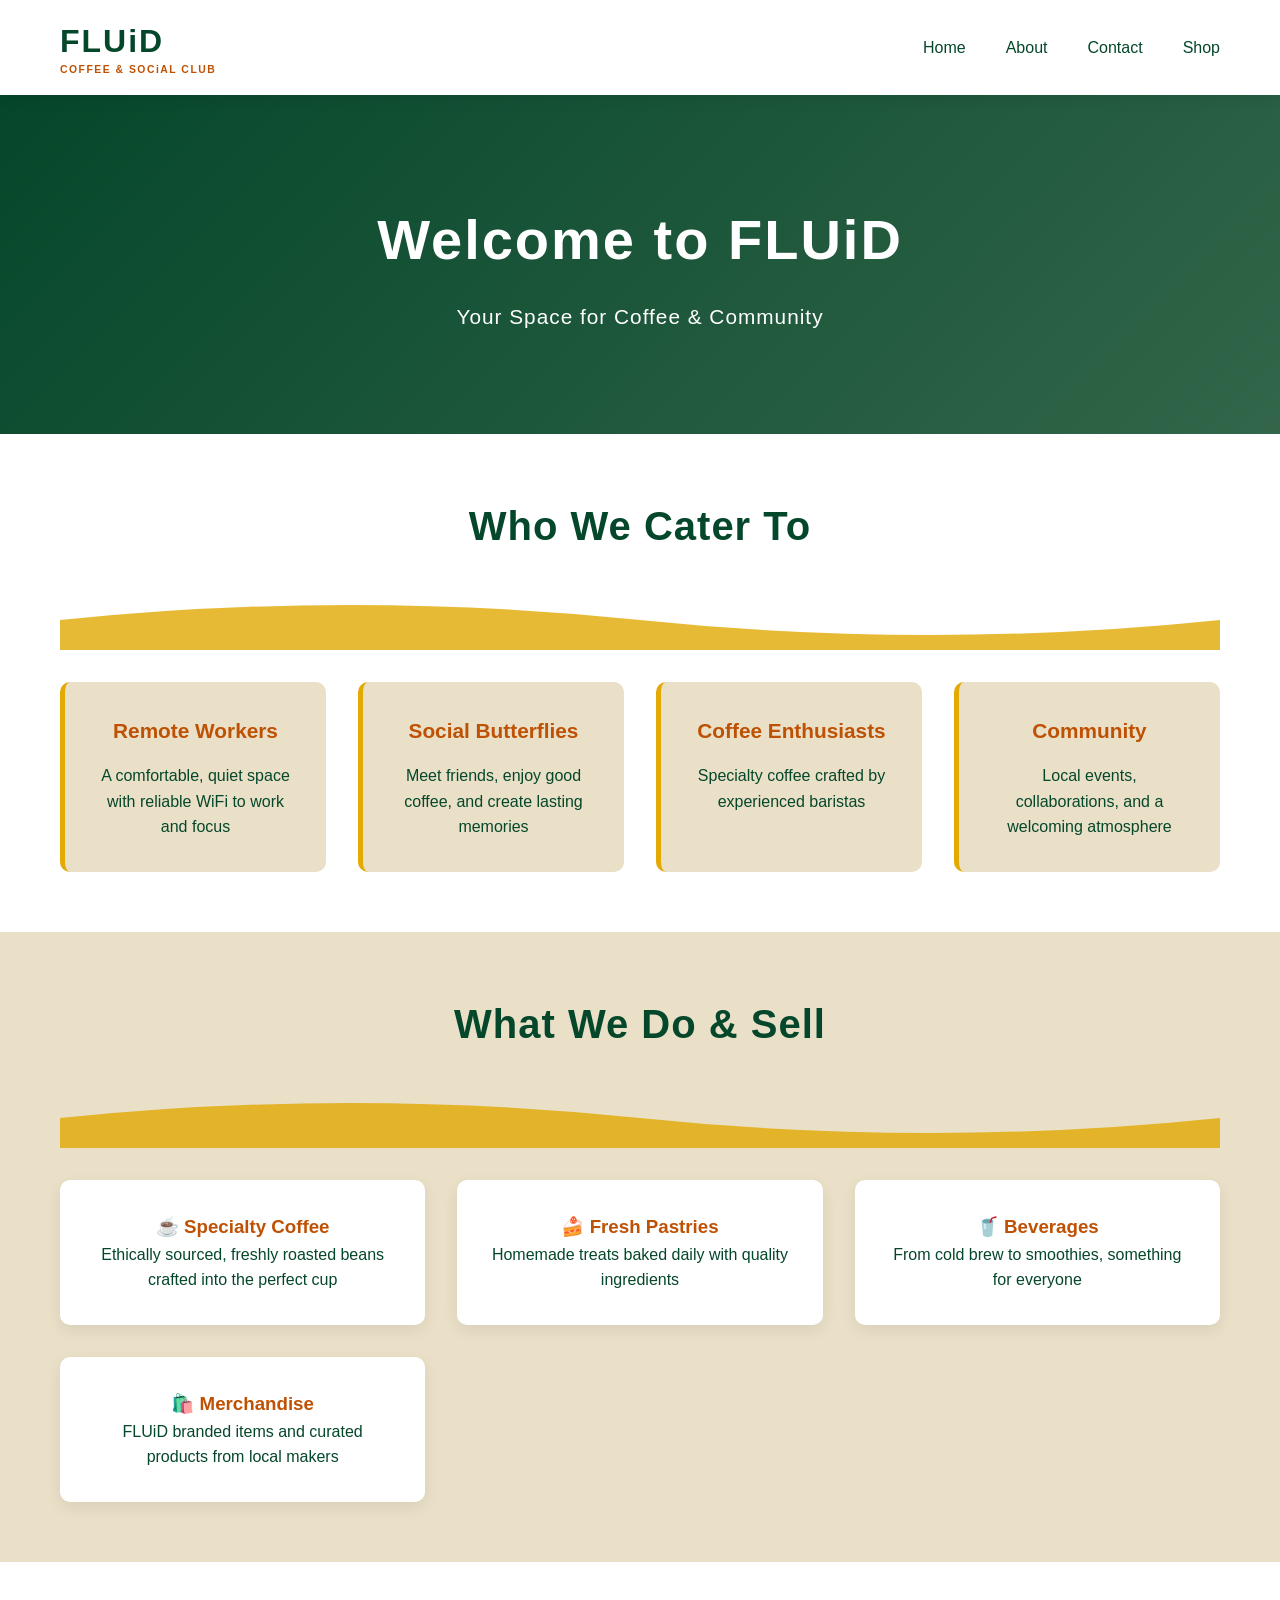
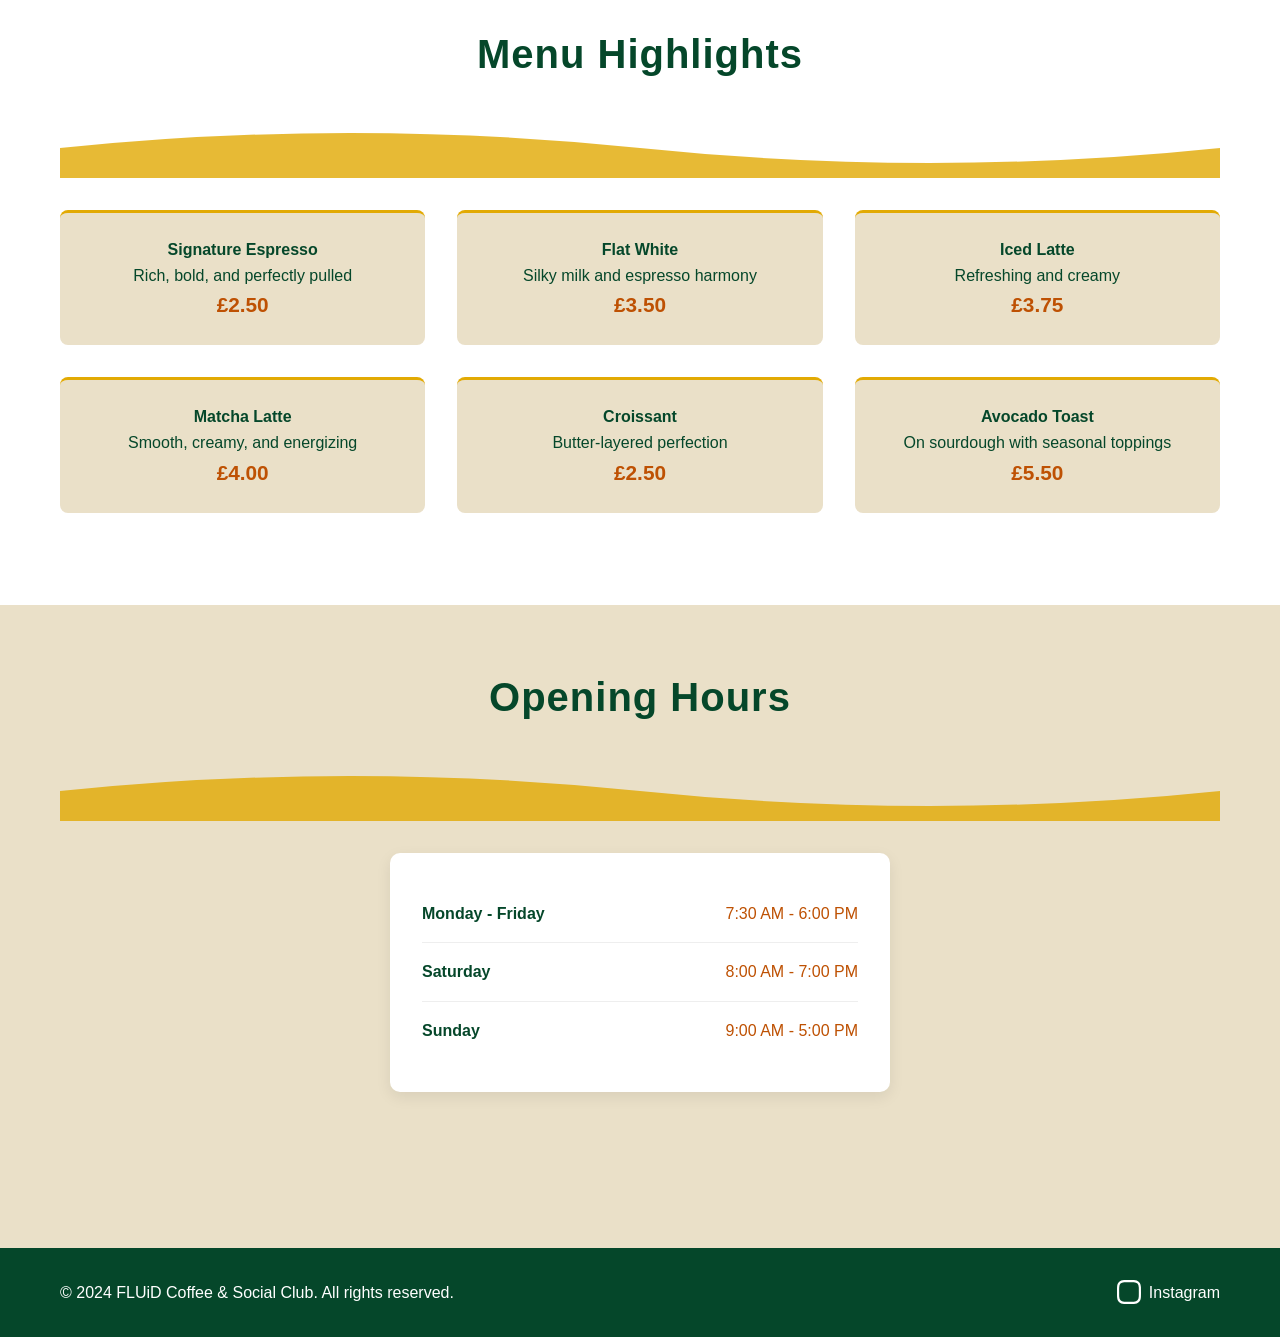
==== index.html @ 8066316a "Add files via upload" ====
<!DOCTYPE html>
<html lang="en">
<head>
    <meta charset="UTF-8">
    <meta name="viewport" content="width=device-width, initial-scale=1.0">
    <title>FLUiD - Coffee & Social Club</title>
    <link rel="stylesheet" href="styles.css">
</head>
<body>
    <nav class="navbar">
        <div class="container">
            <div class="logo-section">
                <div class="logo">FLUiD</div>
                <div class="tagline">COFFEE & SOCiAL CLUB</div>
            </div>
            <button class="menu-toggle" id="menuToggle">
                <span></span><span></span><span></span>
            </button>
            <ul class="nav-links" id="navLinks">
                <li><a href="index.html">Home</a></li>
                <li><a href="about.html">About</a></li>
                <li><a href="contact.html">Contact</a></li>
                <li><a href="shop.html">Shop</a></li>
            </ul>
        </div>
    </nav>

    <main>
        <section class="hero">
            <div class="container">
                <h1>Welcome to FLUiD</h1>
                <p>Your Space for Coffee & Community</p>
            </div>
        </section>

        <section class="who-we-cater">
            <div class="container">
                <h2>Who We Cater To</h2>
                <svg class="wave-divider" viewBox="0 0 1200 60" preserveAspectRatio="none">
                    <path d="M0,30 Q300,0 600,30 T1200,30 L1200,60 L0,60 Z"></path>
                </svg>
                <div class="cater-grid">
                    <div class="cater-card"><h3>Remote Workers</h3><p>A comfortable, quiet space with reliable WiFi to work and focus</p></div>
                    <div class="cater-card"><h3>Social Butterflies</h3><p>Meet friends, enjoy good coffee, and create lasting memories</p></div>
                    <div class="cater-card"><h3>Coffee Enthusiasts</h3><p>Specialty coffee crafted by experienced baristas</p></div>
                    <div class="cater-card"><h3>Community</h3><p>Local events, collaborations, and a welcoming atmosphere</p></div>
                </div>
            </div>
        </section>

        <section class="what-we-do">
            <div class="container">
                <h2>What We Do & Sell</h2>
                <svg class="wave-divider" viewBox="0 0 1200 60" preserveAspectRatio="none">
                    <path d="M0,30 Q300,0 600,30 T1200,30 L1200,60 L0,60 Z"></path>
                </svg>
                <div class="offerings-grid">
                    <div class="offering"><h3>☕ Specialty Coffee</h3><p>Ethically sourced, freshly roasted beans crafted into the perfect cup</p></div>
                    <div class="offering"><h3>🍰 Fresh Pastries</h3><p>Homemade treats baked daily with quality ingredients</p></div>
                    <div class="offering"><h3>🥤 Beverages</h3><p>From cold brew to smoothies, something for everyone</p></div>
                    <div class="offering"><h3>🛍️ Merchandise</h3><p>FLUiD branded items and curated products from local makers</p></div>
                </div>
            </div>
        </section>

        <section class="menu">
            <div class="container">
                <h2>Menu Highlights</h2>
                <svg class="wave-divider" viewBox="0 0 1200 60" preserveAspectRatio="none">
                    <path d="M0,30 Q300,0 600,30 T1200,30 L1200,60 L0,60 Z"></path>
                </svg>
                <div class="menu-grid">
                    <div class="menu-item"><h4>Signature Espresso</h4><p>Rich, bold, and perfectly pulled</p><span class="price">£2.50</span></div>
                    <div class="menu-item"><h4>Flat White</h4><p>Silky milk and espresso harmony</p><span class="price">£3.50</span></div>
                    <div class="menu-item"><h4>Iced Latte</h4><p>Refreshing and creamy</p><span class="price">£3.75</span></div>
                    <div class="menu-item"><h4>Matcha Latte</h4><p>Smooth, creamy, and energizing</p><span class="price">£4.00</span></div>
                    <div class="menu-item"><h4>Croissant</h4><p>Butter-layered perfection</p><span class="price">£2.50</span></div>
                    <div class="menu-item"><h4>Avocado Toast</h4><p>On sourdough with seasonal toppings</p><span class="price">£5.50</span></div>
                </div>
            </div>
        </section>

        <section class="opening-hours">
            <div class="container">
                <h2>Opening Hours</h2>
                <svg class="wave-divider" viewBox="0 0 1200 60" preserveAspectRatio="none">
                    <path d="M0,30 Q300,0 600,30 T1200,30 L1200,60 L0,60 Z"></path>
                </svg>
                <div class="hours-table">
                    <div class="hours-row"><span class="day">Monday - Friday</span><span class="time">7:30 AM - 6:00 PM</span></div>
                    <div class="hours-row"><span class="day">Saturday</span><span class="time">8:00 AM - 7:00 PM</span></div>
                    <div class="hours-row"><span class="day">Sunday</span><span class="time">9:00 AM - 5:00 PM</span></div>
                </div>
            </div>
        </section>
    </main>

    <footer class="footer">
        <div class="container">
            <div class="footer-content">
                <p>&copy; 2024 FLUiD Coffee & Social Club. All rights reserved.</p>
                <div class="social-links">
                    <a href="https://instagram.com" target="_blank" rel="noopener noreferrer">
                        <svg viewBox="0 0 24 24" width="24" height="24" fill="currentColor">
                            <path d="M12 2.163c3.204 0 3.584.012 4.85.07 3.252.148 4.771 1.691 4.919 4.919.058 1.266.069 1.645.069 4.849 0 3.205-.012 3.584-.069 4.849-.149 3.225-1.664 4.771-4.919 4.919-1.266.058-1.644.07-4.85.07-3.204 0-3.584-.012-4.849-.07-3.26-.149-4.771-1.699-4.919-4.92-.058-1.265-.07-1.644-.07-4.849 0-3.204.013-3.583.07-4.849.149-3.227 1.664-4.771 4.919-4.919 1.266-.057 1.645-.069 4.849-.069zm0-2.163c-3.259 0-3.667.014-4.947.072-4.358.2-6.78 2.618-6.98 6.98-.059 1.281-.073 1.689-.073 4.948 0 3.259.014 3.668.072 4.948.2 4.358 2.618 6.78 6.98 6.98 1.281.058 1.689.072 4.948.072 3.259 0 3.668-.014 4.948-.072 4.354-.2 6.782-2.618 6.979-6.98.059-1.28.073-1.689.073-4.948 0-3.259-.014-3.667-.072-4.947-.196-4.354-2.617-6.78-6.979-6.98-1.281-.059-1.69-.073-4.949-.073z"/>
                        </svg> Instagram
                    </a>
                </div>
            </div>
        </div>
    </footer>
    <script src="script.js"></script>
</body>
</html>
---- styles.css ----
/* FLUiD Cafe Website - Complete Styling */

:root {
    --bg-primary: #EAE0C8;
    --text-dark: #05472A;
    --accent-orange: #BE5103;
    --accent-gold: #e2aa03;
    --white: #ffffff;
    --light-gray: #f5f5f5;
}

* {
    margin: 0;
    padding: 0;
    box-sizing: border-box;
}

body {
    font-family: 'Segoe UI', Tahoma, Geneva, Verdana, sans-serif;
    line-height: 1.6;
    color: var(--text-dark);
    background-color: var(--bg-primary);
}

.container {
    max-width: 1200px;
    margin: 0 auto;
    padding: 0 20px;
}

/* ===== NAVIGATION ===== */
.navbar {
    background: var(--white);
    box-shadow: 0 2px 15px rgba(0, 0, 0, 0.1);
    position: sticky;
    top: 0;
    z-index: 100;
}

.navbar .container {
    display: flex;
    justify-content: space-between;
    align-items: center;
    padding: 1rem 20px;
}

.logo-section {
    display: flex;
    flex-direction: column;
    gap: 0;
}

.logo {
    font-size: 2rem;
    font-weight: 900;
    color: var(--text-dark);
    letter-spacing: 2px;
}

.tagline {
    font-size: 0.65rem;
    color: var(--accent-orange);
    letter-spacing: 1.5px;
    font-weight: 600;
    margin-top: -5px;
}

.nav-links {
    display: flex;
    list-style: none;
    gap: 2.5rem;
}

.nav-links a {
    text-decoration: none;
    color: var(--text-dark);
    font-weight: 500;
    transition: color 0.3s ease;
    position: relative;
}

.nav-links a:hover {
    color: var(--accent-orange);
}

.nav-links a::after {
    content: '';
    position: absolute;
    bottom: -5px;
    left: 0;
    width: 0;
    height: 2px;
    background: var(--accent-gold);
    transition: width 0.3s ease;
}

.nav-links a:hover::after {
    width: 100%;
}

.menu-toggle {
    display: none;
    flex-direction: column;
    gap: 5px;
    background: none;
    border: none;
    cursor: pointer;
}

.menu-toggle span {
    width: 25px;
    height: 3px;
    background: var(--text-dark);
    transition: 0.3s;
}

/* ===== HERO SECTION ===== */
.hero {
    background: linear-gradient(135deg, var(--text-dark) 0%, rgba(5, 71, 42, 0.8) 100%);
    color: var(--white);
    padding: 100px 20px;
    text-align: center;
}

.hero h1 {
    font-size: 3.5rem;
    margin-bottom: 1rem;
    letter-spacing: 2px;
}

.hero p {
    font-size: 1.3rem;
    letter-spacing: 1px;
    font-weight: 300;
}

/* ===== WAVE DIVIDER ===== */
.wave-divider {
    width: 100%;
    height: 60px;
    fill: var(--accent-gold);
    margin: 2rem 0;
    display: block;
    opacity: 0.8;
}

/* ===== GENERAL SECTIONS ===== */
section {
    padding: 60px 20px;
}

section h2 {
    font-size: 2.5rem;
    text-align: center;
    color: var(--text-dark);
    margin-bottom: 1rem;
    letter-spacing: 1px;
}

section h3 {
    color: var(--accent-orange);
}

/* ===== WHO WE CATER TO ===== */
.who-we-cater {
    background: var(--white);
}

.cater-grid {
    display: grid;
    grid-template-columns: repeat(auto-fit, minmax(250px, 1fr));
    gap: 2rem;
    margin-top: 2rem;
}

.cater-card {
    background: var(--bg-primary);
    padding: 2rem;
    border-radius: 10px;
    text-align: center;
    border-left: 5px solid var(--accent-gold);
    transition: transform 0.3s ease, box-shadow 0.3s ease;
}

.cater-card:hover {
    transform: translateY(-10px);
    box-shadow: 0 10px 30px rgba(0, 0, 0, 0.1);
}

.cater-card h3 {
    margin-bottom: 1rem;
    font-size: 1.3rem;
}

/* ===== WHAT WE DO ===== */
.what-we-do {
    background: var(--bg-primary);
}

.offerings-grid {
    display: grid;
    grid-template-columns: repeat(auto-fit, minmax(280px, 1fr));
    gap: 2rem;
    margin-top: 2rem;
}

.offering {
    background: var(--white);
    padding: 2rem;
    border-radius: 10px;
    text-align: center;
    box-shadow: 0 5px 15px rgba(0, 0, 0, 0.08);
    transition: all 0.3s ease;
}

.offering:hover {
    box-shadow: 0 15px 35px rgba(0, 0, 0, 0.15);
}

/* ===== MENU ===== */
.menu {
    background: var(--white);
}

.menu-grid {
    display: grid;
    grid-template-columns: repeat(auto-fit, minmax(280px, 1fr));
    gap: 2rem;
    margin: 2rem 0;
}

.menu-item {
    background: var(--bg-primary);
    padding: 1.5rem;
    border-radius: 8px;
    text-align: center;
    border-top: 3px solid var(--accent-gold);
}

.price {
    font-size: 1.3rem;
    color: var(--accent-orange);
    font-weight: bold;
}

/* ===== OPENING HOURS ===== */
.opening-hours {
    background: var(--bg-primary);
}

.hours-table {
    max-width: 500px;
    margin: 2rem auto;
    background: var(--white);
    padding: 2rem;
    border-radius: 10px;
    box-shadow: 0 5px 15px rgba(0, 0, 0, 0.08);
}

.hours-row {
    display: flex;
    justify-content: space-between;
    padding: 1rem 0;
    border-bottom: 1px solid #eee;
}

.hours-row:last-child {
    border-bottom: none;
}

.day {
    font-weight: 600;
    color: var(--text-dark);
}

.time {
    color: var(--accent-orange);
    font-weight: 500;
}

/* ===== ABOUT SECTION ===== */
.about-section {
    background: var(--white);
}

.section-text {
    font-size: 1rem;
    line-height: 1.8;
    color: #555;
    margin-bottom: 1.5rem;
    text-align: justify;
    max-width: 800px;
    margin-left: auto;
    margin-right: auto;
}

/* ===== ETHOS ===== */
.ethos-section {
    background: var(--bg-primary);
}

.ethos-grid {
    display: grid;
    grid-template-columns: repeat(auto-fit, minmax(250px, 1fr));
    gap: 2rem;
    margin-top: 2rem;
}

.ethos-card {
    background: var(--white);
    padding: 2rem;
    border-radius: 10px;
    text-align: center;
    box-shadow: 0 5px 15px rgba(0, 0, 0, 0.08);
    transition: all 0.3s ease;
}

.ethos-card:hover {
    transform: translateY(-5px);
    box-shadow: 0 10px 25px rgba(0, 0, 0, 0.15);
}

.ethos-card h3 {
    font-size: 1.3rem;
    margin-bottom: 1rem;
}

/* ===== SERVICES ===== */
.services-section {
    background: var(--white);
}

.services-grid {
    display: grid;
    grid-template-columns: repeat(auto-fit, minmax(300px, 1fr));
    gap: 2rem;
    margin-top: 2rem;
}

.service-box {
    background: var(--bg-primary);
    padding: 2rem;
    border-radius: 10px;
    border-left: 5px solid var(--accent-orange);
    transition: all 0.3s ease;
}

.service-box:hover {
    transform: translateX(10px);
    box-shadow: 0 10px 25px rgba(0, 0, 0, 0.1);
}

/* ===== GALLERY ===== */
.gallery-section {
    background: var(--bg-primary);
}

.gallery-grid {
    display: grid;
    grid-template-columns: repeat(auto-fit, minmax(250px, 1fr));
    gap: 2rem;
    margin-top: 2rem;
}

.gallery-item {
    overflow: hidden;
    border-radius: 10px;
    box-shadow: 0 5px 15px rgba(0, 0, 0, 0.1);
    transition: all 0.3s ease;
}

.gallery-item img {
    width: 100%;
    height: 250px;
    object-fit: cover;
    transition: transform 0.3s ease;
}

.gallery-item:hover img {
    transform: scale(1.1);
}

.gallery-item p {
    background: var(--text-dark);
    color: var(--white);
    padding: 1rem;
    text-align: center;
    font-weight: 500;
}

/* ===== CONTACT FORM ===== */
.contact-form-section {
    background: var(--white);
}

.contact-form {
    max-width: 600px;
    margin: 2rem auto;
    background: var(--bg-primary);
    padding: 2rem;
    border-radius: 10px;
}

.form-group {
    margin-bottom: 1.5rem;
}

.form-group label {
    display: block;
    margin-bottom: 0.5rem;
    font-weight: 500;
    color: var(--text-dark);
}

.form-group input,
.form-group textarea {
    width: 100%;
    padding: 0.75rem;
    border: 2px solid #ddd;
    border-radius: 5px;
    font-family: inherit;
    font-size: 1rem;
    transition: border-color 0.3s ease;
}

.form-group input:focus,
.form-group textarea:focus {
    outline: none;
    border-color: var(--accent-orange);
    background: var(--white);
}

.submit-btn {
    width: 100%;
    padding: 1rem;
    background: linear-gradient(135deg, var(--text-dark), var(--accent-orange));
    color: var(--white);
    border: none;
    border-radius: 5px;
    font-size: 1rem;
    font-weight: 600;
    cursor: pointer;
    transition: transform 0.3s ease, box-shadow 0.3s ease;
}

.submit-btn:hover {
    transform: translateY(-2px);
    box-shadow: 0 10px 20px rgba(190, 81, 3, 0.3);
}

/* ===== LOCATION ===== */
.location-section {
    background: var(--bg-primary);
}

.location-content {
    display: grid;
    grid-template-columns: 1fr 1fr;
    gap: 3rem;
    margin-top: 2rem;
    align-items: start;
}

.location-info {
    display: flex;
    flex-direction: column;
    gap: 2rem;
}

.info-box {
    background: var(--white);
    padding: 1.5rem;
    border-radius: 10px;
    box-shadow: 0 5px 15px rgba(0, 0, 0, 0.08);
}

.info-box h3 {
    font-size: 1.1rem;
    margin-bottom: 0.5rem;
}

.info-box p {
    color: #555;
    line-height: 1.6;
}

.info-box a {
    color: var(--accent-orange);
    text-decoration: none;
    font-weight: 500;
    transition: color 0.3s ease;
}

.info-box a:hover {
    color: var(--text-dark);
}

.map-container {
    border-radius: 10px;
    overflow: hidden;
    box-shadow: 0 5px 15px rgba(0, 0, 0, 0.1);
}

/* ===== FAQ ACCORDION ===== */
.faq-section {
    background: var(--white);
}

.faq-container {
    max-width: 800px;
    margin: 2rem auto;
}

.faq-item {
    margin-bottom: 1rem;
    border: 2px solid #ddd;
    border-radius: 8px;
    overflow: hidden;
    transition: all 0.3s ease;
}

.faq-item:hover {
    border-color: var(--accent-gold);
    box-shadow: 0 5px 15px rgba(226, 170, 3, 0.2);
}

.faq-question {
    width: 100%;
    padding: 1.5rem;
    background: var(--bg-primary);
    border: none;
    cursor: pointer;
    display: flex;
    justify-content: space-between;
    align-items: center;
    font-size: 1rem;
    font-weight: 600;
    color: var(--text-dark);
    transition: background 0.3s ease;
}

.faq-question:hover {
    background: rgba(226, 170, 3, 0.1);
}

.faq-icon {
    font-size: 1.5rem;
    transition: transform 0.3s ease;
}

.faq-answer {
    padding: 1.5rem;
    background: var(--white);
    color: #555;
    max-height: 0;
    overflow: hidden;
    transition: max-height 0.3s ease;
}

.faq-answer p {
    line-height: 1.6;
}

.faq-item.active .faq-answer {
    max-height: 500px;
}

.faq-item.active .faq-icon {
    transform: rotate(45deg);
}

/* ===== SHOP PRODUCTS ===== */
.shop-section {
    background: var(--white);
}

.product-category {
    font-size: 1.5rem;
    color: var(--accent-orange);
    margin-top: 2.5rem;
    margin-bottom: 1.5rem;
    text-align: left;
    letter-spacing: 1px;
}

.products-grid {
    display: grid;
    grid-template-columns: repeat(auto-fill, minmax(280px, 1fr));
    gap: 2rem;
    margin-bottom: 2rem;
}

.product-card {
    background: var(--bg-primary);
    border-radius: 10px;
    overflow: hidden;
    box-shadow: 0 5px 15px rgba(0, 0, 0, 0.08);
    transition: all 0.3s ease;
    display: flex;
    flex-direction: column;
}

.product-card:hover {
    transform: translateY(-10px);
    box-shadow: 0 15px 35px rgba(0, 0, 0, 0.15);
}

.product-image {
    width: 100%;
    height: 250px;
    overflow: hidden;
    background: #ddd;
}

.product-image img {
    width: 100%;
    height: 100%;
    object-fit: cover;
    transition: transform 0.3s ease;
}

.product-card:hover .product-image img {
    transform: scale(1.05);
}

.product-info {
    padding: 1.5rem;
    flex-grow: 1;
    display: flex;
    flex-direction: column;
}

.product-info h4 {
    color: var(--text-dark);
    font-size: 1.1rem;
    margin-bottom: 0.5rem;
}

.product-info p {
    color: #666;
    font-size: 0.9rem;
    margin-bottom: 1rem;
    flex-grow: 1;
    line-height: 1.5;
}

.add-to-cart-btn {
    padding: 0.75rem;
    background: linear-gradient(135deg, var(--text-dark), var(--accent-orange));
    color: var(--white);
    border: none;
    border-radius: 5px;
    font-weight: 600;
    cursor: pointer;
    transition: all 0.3s ease;
}

.add-to-cart-btn:hover {
    transform: scale(1.05);
    box-shadow: 0 5px 15px rgba(190, 81, 3, 0.3);
}

.shop-note {
    text-align: center;
    padding: 2rem;
    background: var(--bg-primary);
    border-radius: 10px;
    margin: 3rem 0;
    font-size: 1rem;
    color: var(--text-dark);
    font-weight: 500;
}

/* ===== FOOTER ===== */
.footer {
    background: var(--text-dark);
    color: var(--white);
    padding: 2rem 20px;
    margin-top: 4rem;
}

.footer-content {
    display: flex;
    justify-content: space-between;
    align-items: center;
    flex-wrap: wrap;
    gap: 2rem;
}

.footer-content p {
    margin: 0;
}

.social-links {
    display: flex;
    gap: 2rem;
}

.social-links a {
    color: var(--white);
    text-decoration: none;
    display: flex;
    align-items: center;
    gap: 0.5rem;
    transition: all 0.3s ease;
    font-weight: 500;
}

.social-links a:hover {
    color: var(--accent-gold);
    transform: translateY(-3px);
}

.social-links svg {
    transition: transform 0.3s ease;
}

.social-links a:hover svg {
    transform: scale(1.2);
}

/* ===== RESPONSIVE ===== */
@media (max-width: 768px) {
    .menu-toggle {
        display: flex;
    }

    .nav-links {
        display: none;
        position: absolute;
        top: 70px;
        left: 0;
        right: 0;
        flex-direction: column;
        gap: 0;
        background: var(--white);
        padding: 1rem 0;
        box-shadow: 0 5px 15px rgba(0, 0, 0, 0.1);
    }

    .nav-links.active {
        display: flex;
    }

    .nav-links li {
        padding: 1rem 20px;
        border-bottom: 1px solid #eee;
    }

    .hero h1 {
        font-size: 2rem;
    }

    section h2 {
        font-size: 2rem;
    }

    .location-content {
        grid-template-columns: 1fr;
        gap: 2rem;
    }

    .cater-grid,
    .offerings-grid,
    .ethos-grid,
    .services-grid,
    .gallery-grid,
    .products-grid {
        grid-template-columns: 1fr;
    }

    .footer-content {
        flex-direction: column;
        text-align: center;
    }
}

@media (max-width: 480px) {
    .hero h1 {
        font-size: 1.5rem;
    }

    section h2 {
        font-size: 1.5rem;
    }

    .wave-divider {
        height: 40px;
    }

    section {
        padding: 40px 15px;
    }
}
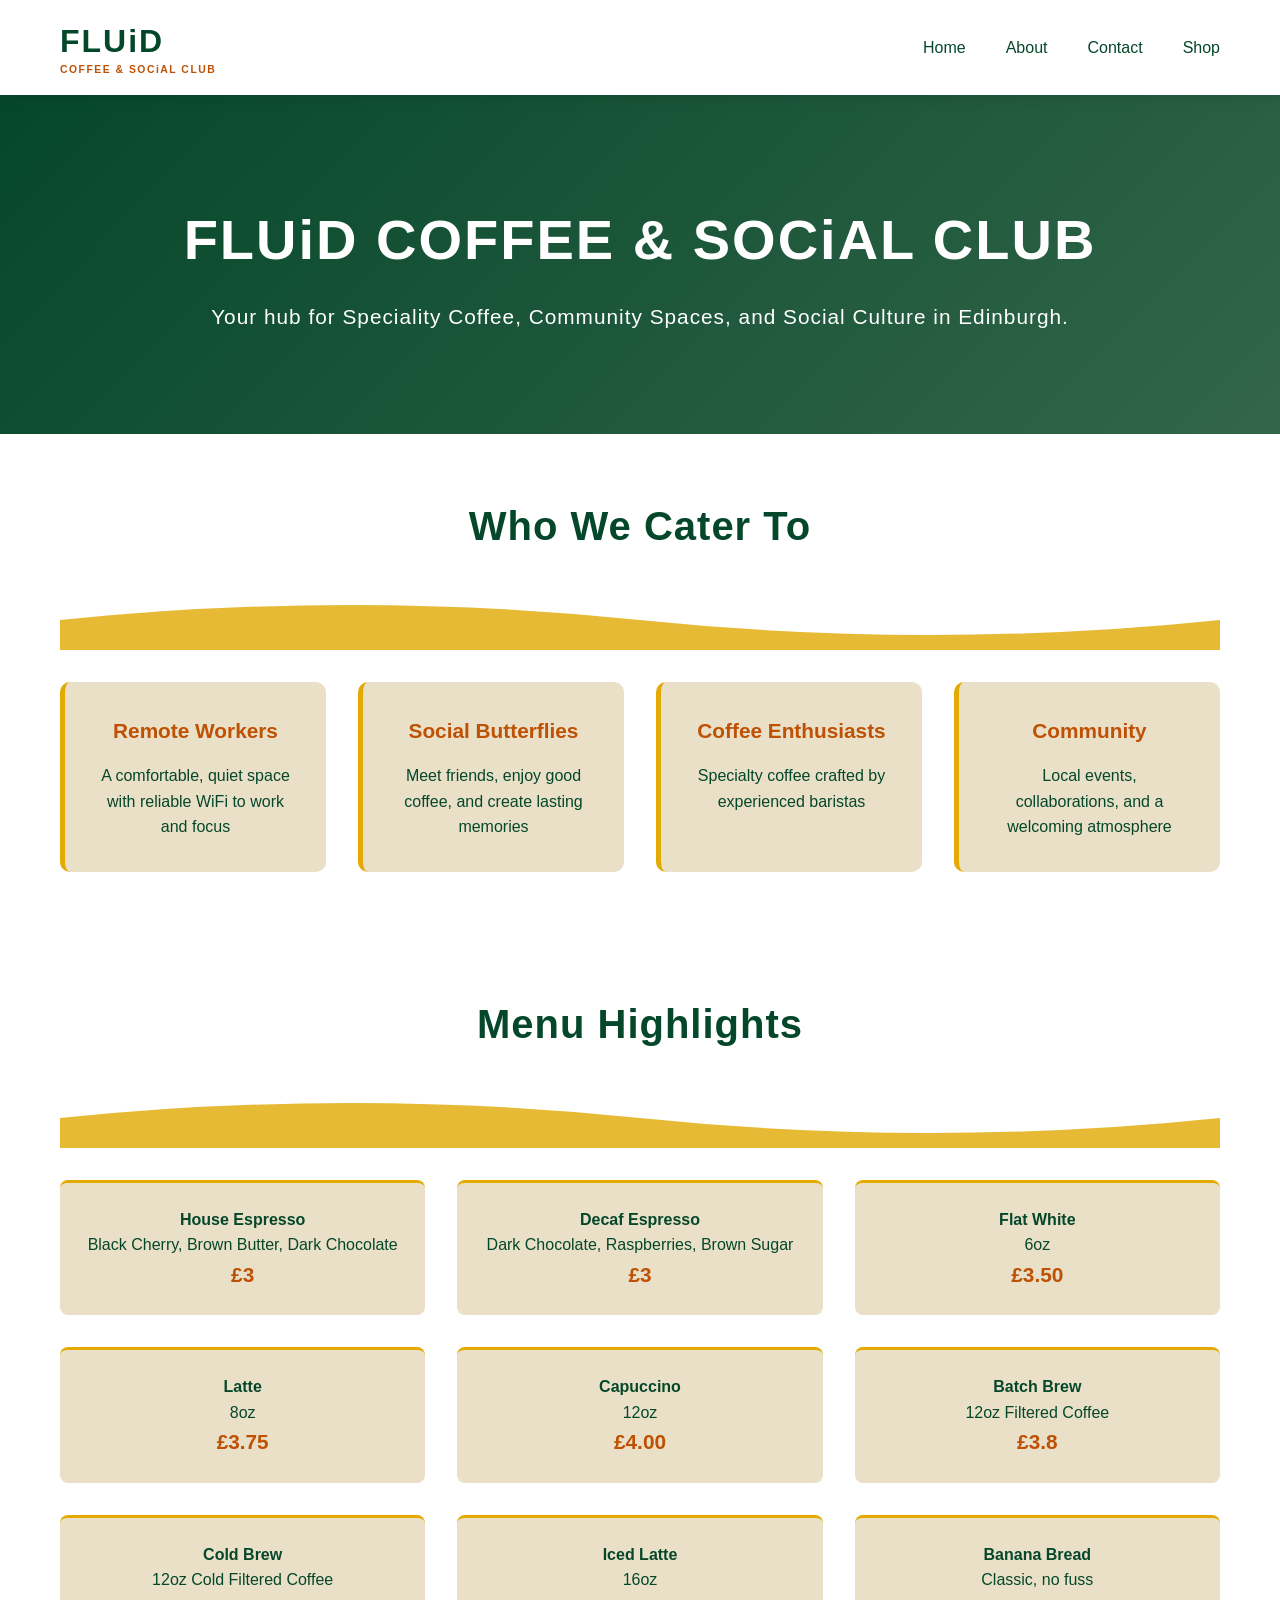
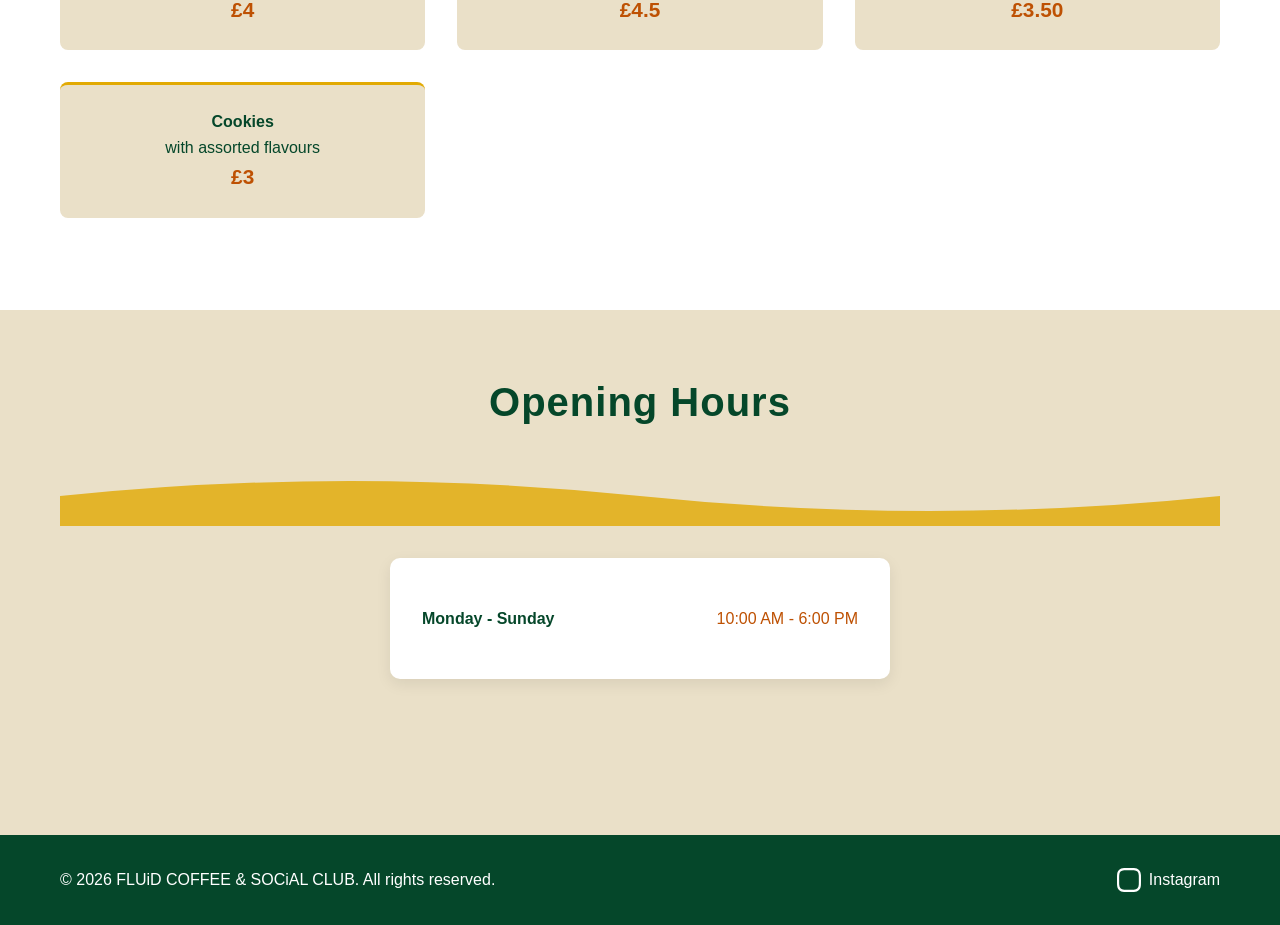
==== commit 2eae985c: "Revise index.html content and structure Updated the content and structure of the index.html file, in" ====
--- a/index.html
+++ b/index.html
@@ -3,7 +3,7 @@
 <head>
     <meta charset="UTF-8">
     <meta name="viewport" content="width=device-width, initial-scale=1.0">
-    <title>FLUiD - Coffee & Social Club</title>
+    <title>FLUiD COFFEE & SOCiAL CLUB</title>
     <link rel="stylesheet" href="styles.css">
 </head>
 <body>
@@ -28,8 +28,8 @@
     <main>
         <section class="hero">
             <div class="container">
-                <h1>Welcome to FLUiD</h1>
-                <p>Your Space for Coffee & Community</p>
+                <h1>FLUiD COFFEE & SOCiAL CLUB</h1>
+                <p>Your hub for Speciality Coffee, Community Spaces, and Social Culture in Edinburgh.</p>
             </div>
         </section>
 
@@ -48,21 +48,6 @@
             </div>
         </section>
 
-        <section class="what-we-do">
-            <div class="container">
-                <h2>What We Do & Sell</h2>
-                <svg class="wave-divider" viewBox="0 0 1200 60" preserveAspectRatio="none">
-                    <path d="M0,30 Q300,0 600,30 T1200,30 L1200,60 L0,60 Z"></path>
-                </svg>
-                <div class="offerings-grid">
-                    <div class="offering"><h3>☕ Specialty Coffee</h3><p>Ethically sourced, freshly roasted beans crafted into the perfect cup</p></div>
-                    <div class="offering"><h3>🍰 Fresh Pastries</h3><p>Homemade treats baked daily with quality ingredients</p></div>
-                    <div class="offering"><h3>🥤 Beverages</h3><p>From cold brew to smoothies, something for everyone</p></div>
-                    <div class="offering"><h3>🛍️ Merchandise</h3><p>FLUiD branded items and curated products from local makers</p></div>
-                </div>
-            </div>
-        </section>
-
         <section class="menu">
             <div class="container">
                 <h2>Menu Highlights</h2>
@@ -70,12 +55,16 @@
                     <path d="M0,30 Q300,0 600,30 T1200,30 L1200,60 L0,60 Z"></path>
                 </svg>
                 <div class="menu-grid">
-                    <div class="menu-item"><h4>Signature Espresso</h4><p>Rich, bold, and perfectly pulled</p><span class="price">£2.50</span></div>
-                    <div class="menu-item"><h4>Flat White</h4><p>Silky milk and espresso harmony</p><span class="price">£3.50</span></div>
-                    <div class="menu-item"><h4>Iced Latte</h4><p>Refreshing and creamy</p><span class="price">£3.75</span></div>
-                    <div class="menu-item"><h4>Matcha Latte</h4><p>Smooth, creamy, and energizing</p><span class="price">£4.00</span></div>
-                    <div class="menu-item"><h4>Croissant</h4><p>Butter-layered perfection</p><span class="price">£2.50</span></div>
-                    <div class="menu-item"><h4>Avocado Toast</h4><p>On sourdough with seasonal toppings</p><span class="price">£5.50</span></div>
+                    <div class="menu-item"><h4>House Espresso</h4><p>Black Cherry, Brown Butter, Dark Chocolate</p><span class="price">£3</span></div>
+                    <div class="menu-item"><h4>Decaf Espresso</h4><p>Dark Chocolate, Raspberries, Brown Sugar</p><span class="price">£3</span></div>
+                    <div class="menu-item"><h4>Flat White</h4><p>6oz</p><span class="price">£3.50</span></div>
+                    <div class="menu-item"><h4>Latte</h4><p>8oz</p><span class="price">£3.75</span></div>
+                    <div class="menu-item"><h4>Capuccino</h4><p>12oz</p><span class="price">£4.00</span></div>
+                    <div class="menu-item"><h4>Batch Brew</h4><p>12oz Filtered Coffee</p><span class="price">£3.8</span></div>
+                    <div class="menu-item"><h4>Cold Brew</h4><p>12oz Cold Filtered Coffee</p><span class="price">£4</span></div>
+                    <div class="menu-item"><h4>Iced Latte</h4><p>16oz</p><span class="price">£4.5</span></div>
+                    <div class="menu-item"><h4>Banana Bread</h4><p>Classic, no fuss</p><span class="price">£3.50</span></div>
+                    <div class="menu-item"><h4>Cookies</h4><p>with assorted flavours</p><span class="price">£3</span></div>
                 </div>
             </div>
         </section>
@@ -87,9 +76,7 @@
                     <path d="M0,30 Q300,0 600,30 T1200,30 L1200,60 L0,60 Z"></path>
                 </svg>
                 <div class="hours-table">
-                    <div class="hours-row"><span class="day">Monday - Friday</span><span class="time">7:30 AM - 6:00 PM</span></div>
-                    <div class="hours-row"><span class="day">Saturday</span><span class="time">8:00 AM - 7:00 PM</span></div>
-                    <div class="hours-row"><span class="day">Sunday</span><span class="time">9:00 AM - 5:00 PM</span></div>
+                    <div class="hours-row"><span class="day">Monday - Sunday</span><span class="time">10:00 AM - 6:00 PM</span></div>
                 </div>
             </div>
         </section>
@@ -98,7 +85,7 @@
     <footer class="footer">
         <div class="container">
             <div class="footer-content">
-                <p>&copy; 2024 FLUiD Coffee & Social Club. All rights reserved.</p>
+                <p>&copy; 2026 FLUiD COFFEE & SOCiAL CLUB. All rights reserved.</p>
                 <div class="social-links">
                     <a href="https://instagram.com" target="_blank" rel="noopener noreferrer">
                         <svg viewBox="0 0 24 24" width="24" height="24" fill="currentColor">
@@ -111,4 +98,4 @@
     </footer>
     <script src="script.js"></script>
 </body>
-</html>+</html>
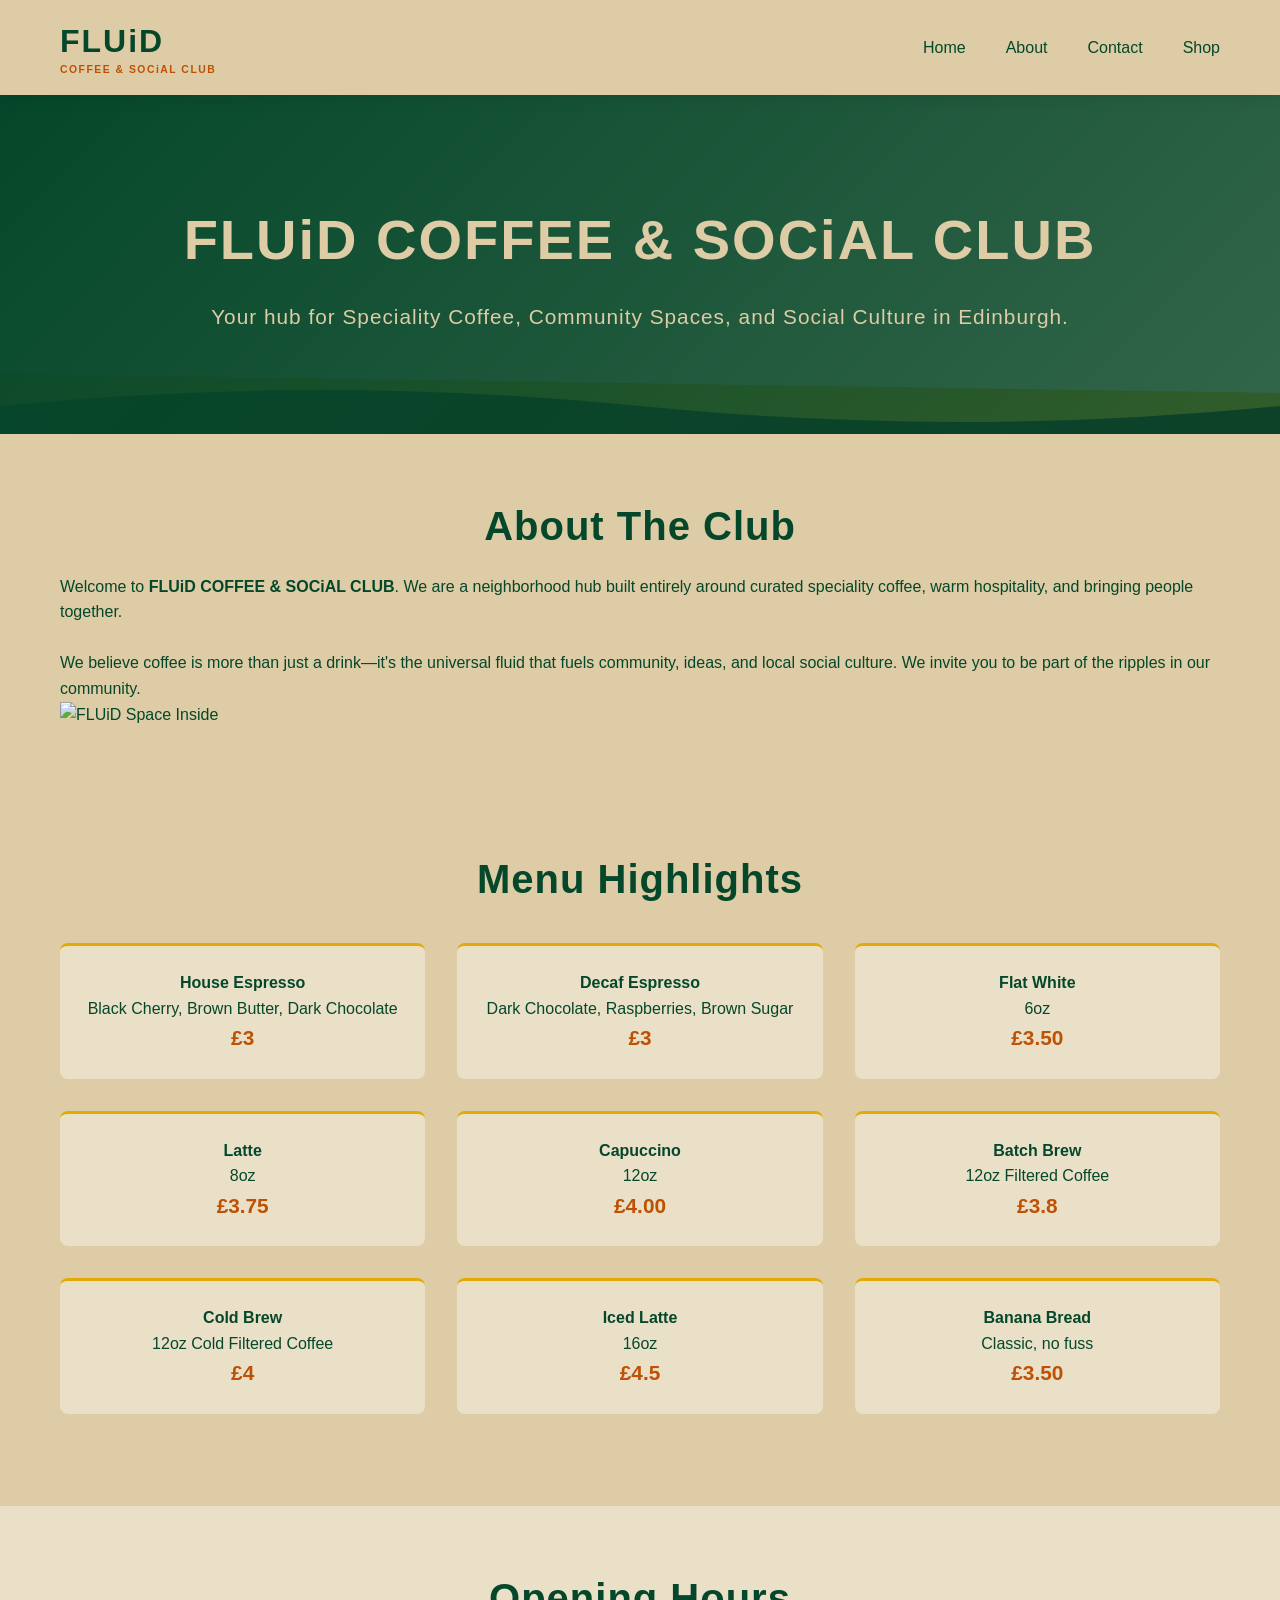
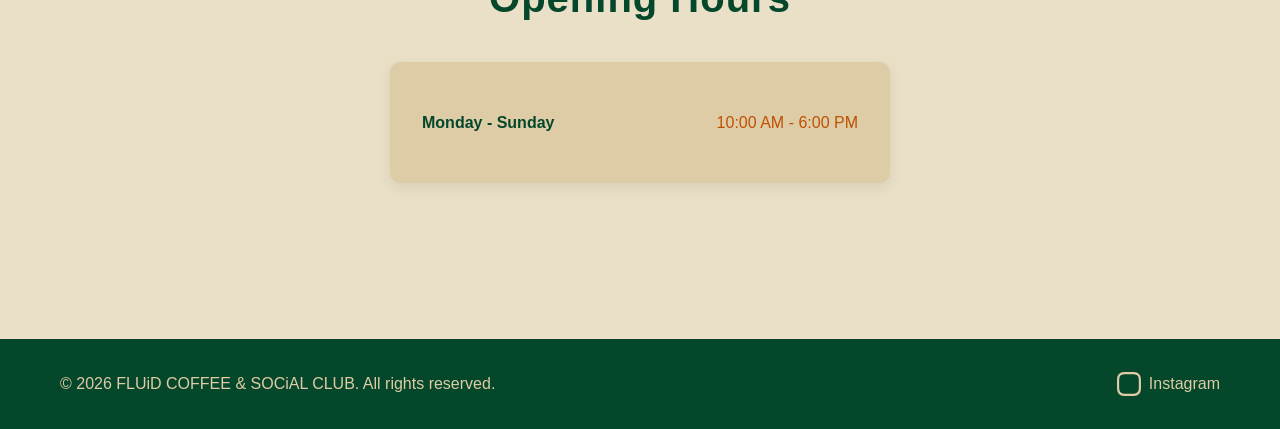
==== commit 3b2c7a21: "Revise 'Who We Cater To' section to 'About The Club' Updated the 'Who We Cater To' section to 'About" ====
--- a/index.html
+++ b/index.html
@@ -35,15 +35,16 @@
 
         <section class="who-we-cater">
             <div class="container">
-                <h2>Who We Cater To</h2>
+                <h2>About The Club</h2>
                 <svg class="wave-divider" viewBox="0 0 1200 60" preserveAspectRatio="none">
                     <path d="M0,30 Q300,0 600,30 T1200,30 L1200,60 L0,60 Z"></path>
                 </svg>
-                <div class="cater-grid">
-                    <div class="cater-card"><h3>Remote Workers</h3><p>A comfortable, quiet space with reliable WiFi to work and focus</p></div>
-                    <div class="cater-card"><h3>Social Butterflies</h3><p>Meet friends, enjoy good coffee, and create lasting memories</p></div>
-                    <div class="cater-card"><h3>Coffee Enthusiasts</h3><p>Specialty coffee crafted by experienced baristas</p></div>
-                    <div class="cater-card"><h3>Community</h3><p>Local events, collaborations, and a welcoming atmosphere</p></div>
+                <div class="who-we-cater">
+                   <p>Welcome to <strong>FLUiD COFFEE & SOCiAL CLUB</strong>. We are a neighborhood hub built entirely around curated speciality coffee, warm hospitality, and bringing people together.</p>
+                <br>
+                <p>We believe coffee is more than just a drink—it's the universal fluid that fuels community, ideas, and local social culture. We invite you to be part of the ripples in our community.</p>
+            </div>
+            <img class="about-image" src="https://unsplash.com" alt="FLUiD Space Inside">
                 </div>
             </div>
         </section>
@@ -64,7 +65,6 @@
                     <div class="menu-item"><h4>Cold Brew</h4><p>12oz Cold Filtered Coffee</p><span class="price">£4</span></div>
                     <div class="menu-item"><h4>Iced Latte</h4><p>16oz</p><span class="price">£4.5</span></div>
                     <div class="menu-item"><h4>Banana Bread</h4><p>Classic, no fuss</p><span class="price">£3.50</span></div>
-                    <div class="menu-item"><h4>Cookies</h4><p>with assorted flavours</p><span class="price">£3</span></div>
                 </div>
             </div>
         </section>
--- a/styles.css
+++ b/styles.css
@@ -1,794 +1,803 @@
-/* FLUiD Cafe Website - Complete Styling */
-
-:root {
-    --bg-primary: #EAE0C8;
-    --text-dark: #05472A;
-    --accent-orange: #BE5103;
-    --accent-gold: #e2aa03;
-    --white: #ffffff;
-    --light-gray: #f5f5f5;
-}
-
-* {
-    margin: 0;
-    padding: 0;
-    box-sizing: border-box;
-}
-
-body {
-    font-family: 'Segoe UI', Tahoma, Geneva, Verdana, sans-serif;
-    line-height: 1.6;
-    color: var(--text-dark);
-    background-color: var(--bg-primary);
-}
-
-.container {
-    max-width: 1200px;
-    margin: 0 auto;
-    padding: 0 20px;
-}
-
-/* ===== NAVIGATION ===== */
-.navbar {
-    background: var(--white);
-    box-shadow: 0 2px 15px rgba(0, 0, 0, 0.1);
-    position: sticky;
-    top: 0;
-    z-index: 100;
-}
-
-.navbar .container {
-    display: flex;
-    justify-content: space-between;
-    align-items: center;
-    padding: 1rem 20px;
-}
-
-.logo-section {
-    display: flex;
-    flex-direction: column;
-    gap: 0;
-}
-
-.logo {
-    font-size: 2rem;
-    font-weight: 900;
-    color: var(--text-dark);
-    letter-spacing: 2px;
-}
-
-.tagline {
-    font-size: 0.65rem;
-    color: var(--accent-orange);
-    letter-spacing: 1.5px;
-    font-weight: 600;
-    margin-top: -5px;
-}
-
-.nav-links {
-    display: flex;
-    list-style: none;
-    gap: 2.5rem;
-}
-
-.nav-links a {
-    text-decoration: none;
-    color: var(--text-dark);
-    font-weight: 500;
-    transition: color 0.3s ease;
-    position: relative;
-}
-
-.nav-links a:hover {
-    color: var(--accent-orange);
-}
-
-.nav-links a::after {
-    content: '';
-    position: absolute;
-    bottom: -5px;
-    left: 0;
-    width: 0;
-    height: 2px;
-    background: var(--accent-gold);
-    transition: width 0.3s ease;
-}
-
-.nav-links a:hover::after {
-    width: 100%;
-}
-
-.menu-toggle {
-    display: none;
-    flex-direction: column;
-    gap: 5px;
-    background: none;
-    border: none;
-    cursor: pointer;
-}
-
-.menu-toggle span {
-    width: 25px;
-    height: 3px;
-    background: var(--text-dark);
-    transition: 0.3s;
-}
-
-/* ===== HERO SECTION ===== */
-.hero {
-    background: linear-gradient(135deg, var(--text-dark) 0%, rgba(5, 71, 42, 0.8) 100%);
-    color: var(--white);
-    padding: 100px 20px;
-    text-align: center;
-}
-
-.hero h1 {
-    font-size: 3.5rem;
-    margin-bottom: 1rem;
-    letter-spacing: 2px;
-}
-
-.hero p {
-    font-size: 1.3rem;
-    letter-spacing: 1px;
-    font-weight: 300;
-}
-
-/* ===== WAVE DIVIDER ===== */
-.wave-divider {
-    width: 100%;
-    height: 60px;
-    fill: var(--accent-gold);
-    margin: 2rem 0;
-    display: block;
-    opacity: 0.8;
-}
-
-/* ===== GENERAL SECTIONS ===== */
-section {
-    padding: 60px 20px;
-}
-
-section h2 {
-    font-size: 2.5rem;
-    text-align: center;
-    color: var(--text-dark);
-    margin-bottom: 1rem;
-    letter-spacing: 1px;
-}
-
-section h3 {
-    color: var(--accent-orange);
-}
-
-/* ===== WHO WE CATER TO ===== */
-.who-we-cater {
-    background: var(--white);
-}
-
-.cater-grid {
-    display: grid;
-    grid-template-columns: repeat(auto-fit, minmax(250px, 1fr));
-    gap: 2rem;
-    margin-top: 2rem;
-}
-
-.cater-card {
-    background: var(--bg-primary);
-    padding: 2rem;
-    border-radius: 10px;
-    text-align: center;
-    border-left: 5px solid var(--accent-gold);
-    transition: transform 0.3s ease, box-shadow 0.3s ease;
-}
-
-.cater-card:hover {
-    transform: translateY(-10px);
-    box-shadow: 0 10px 30px rgba(0, 0, 0, 0.1);
-}
-
-.cater-card h3 {
-    margin-bottom: 1rem;
-    font-size: 1.3rem;
-}
-
-/* ===== WHAT WE DO ===== */
-.what-we-do {
-    background: var(--bg-primary);
-}
-
-.offerings-grid {
-    display: grid;
-    grid-template-columns: repeat(auto-fit, minmax(280px, 1fr));
-    gap: 2rem;
-    margin-top: 2rem;
-}
-
-.offering {
-    background: var(--white);
-    padding: 2rem;
-    border-radius: 10px;
-    text-align: center;
-    box-shadow: 0 5px 15px rgba(0, 0, 0, 0.08);
-    transition: all 0.3s ease;
-}
-
-.offering:hover {
-    box-shadow: 0 15px 35px rgba(0, 0, 0, 0.15);
-}
-
-/* ===== MENU ===== */
-.menu {
-    background: var(--white);
-}
-
-.menu-grid {
-    display: grid;
-    grid-template-columns: repeat(auto-fit, minmax(280px, 1fr));
-    gap: 2rem;
-    margin: 2rem 0;
-}
-
-.menu-item {
-    background: var(--bg-primary);
-    padding: 1.5rem;
-    border-radius: 8px;
-    text-align: center;
-    border-top: 3px solid var(--accent-gold);
-}
-
-.price {
-    font-size: 1.3rem;
-    color: var(--accent-orange);
-    font-weight: bold;
-}
-
-/* ===== OPENING HOURS ===== */
-.opening-hours {
-    background: var(--bg-primary);
-}
-
-.hours-table {
-    max-width: 500px;
-    margin: 2rem auto;
-    background: var(--white);
-    padding: 2rem;
-    border-radius: 10px;
-    box-shadow: 0 5px 15px rgba(0, 0, 0, 0.08);
-}
-
-.hours-row {
-    display: flex;
-    justify-content: space-between;
-    padding: 1rem 0;
-    border-bottom: 1px solid #eee;
-}
-
-.hours-row:last-child {
-    border-bottom: none;
-}
-
-.day {
-    font-weight: 600;
-    color: var(--text-dark);
-}
-
-.time {
-    color: var(--accent-orange);
-    font-weight: 500;
-}
-
-/* ===== ABOUT SECTION ===== */
-.about-section {
-    background: var(--white);
-}
-
-.section-text {
-    font-size: 1rem;
-    line-height: 1.8;
-    color: #555;
-    margin-bottom: 1.5rem;
-    text-align: justify;
-    max-width: 800px;
-    margin-left: auto;
-    margin-right: auto;
-}
-
-/* ===== ETHOS ===== */
-.ethos-section {
-    background: var(--bg-primary);
-}
-
-.ethos-grid {
-    display: grid;
-    grid-template-columns: repeat(auto-fit, minmax(250px, 1fr));
-    gap: 2rem;
-    margin-top: 2rem;
-}
-
-.ethos-card {
-    background: var(--white);
-    padding: 2rem;
-    border-radius: 10px;
-    text-align: center;
-    box-shadow: 0 5px 15px rgba(0, 0, 0, 0.08);
-    transition: all 0.3s ease;
-}
-
-.ethos-card:hover {
-    transform: translateY(-5px);
-    box-shadow: 0 10px 25px rgba(0, 0, 0, 0.15);
-}
-
-.ethos-card h3 {
-    font-size: 1.3rem;
-    margin-bottom: 1rem;
-}
-
-/* ===== SERVICES ===== */
-.services-section {
-    background: var(--white);
-}
-
-.services-grid {
-    display: grid;
-    grid-template-columns: repeat(auto-fit, minmax(300px, 1fr));
-    gap: 2rem;
-    margin-top: 2rem;
-}
-
-.service-box {
-    background: var(--bg-primary);
-    padding: 2rem;
-    border-radius: 10px;
-    border-left: 5px solid var(--accent-orange);
-    transition: all 0.3s ease;
-}
-
-.service-box:hover {
-    transform: translateX(10px);
-    box-shadow: 0 10px 25px rgba(0, 0, 0, 0.1);
-}
-
-/* ===== GALLERY ===== */
-.gallery-section {
-    background: var(--bg-primary);
-}
-
-.gallery-grid {
-    display: grid;
-    grid-template-columns: repeat(auto-fit, minmax(250px, 1fr));
-    gap: 2rem;
-    margin-top: 2rem;
-}
-
-.gallery-item {
-    overflow: hidden;
-    border-radius: 10px;
-    box-shadow: 0 5px 15px rgba(0, 0, 0, 0.1);
-    transition: all 0.3s ease;
-}
-
-.gallery-item img {
-    width: 100%;
-    height: 250px;
-    object-fit: cover;
-    transition: transform 0.3s ease;
-}
-
-.gallery-item:hover img {
-    transform: scale(1.1);
-}
-
-.gallery-item p {
-    background: var(--text-dark);
-    color: var(--white);
-    padding: 1rem;
-    text-align: center;
-    font-weight: 500;
-}
-
-/* ===== CONTACT FORM ===== */
-.contact-form-section {
-    background: var(--white);
-}
-
-.contact-form {
-    max-width: 600px;
-    margin: 2rem auto;
-    background: var(--bg-primary);
-    padding: 2rem;
-    border-radius: 10px;
-}
-
-.form-group {
-    margin-bottom: 1.5rem;
-}
-
-.form-group label {
-    display: block;
-    margin-bottom: 0.5rem;
-    font-weight: 500;
-    color: var(--text-dark);
-}
-
-.form-group input,
-.form-group textarea {
-    width: 100%;
-    padding: 0.75rem;
-    border: 2px solid #ddd;
-    border-radius: 5px;
-    font-family: inherit;
-    font-size: 1rem;
-    transition: border-color 0.3s ease;
-}
-
-.form-group input:focus,
-.form-group textarea:focus {
-    outline: none;
-    border-color: var(--accent-orange);
-    background: var(--white);
-}
-
-.submit-btn {
-    width: 100%;
-    padding: 1rem;
-    background: linear-gradient(135deg, var(--text-dark), var(--accent-orange));
-    color: var(--white);
-    border: none;
-    border-radius: 5px;
-    font-size: 1rem;
-    font-weight: 600;
-    cursor: pointer;
-    transition: transform 0.3s ease, box-shadow 0.3s ease;
-}
-
-.submit-btn:hover {
-    transform: translateY(-2px);
-    box-shadow: 0 10px 20px rgba(190, 81, 3, 0.3);
-}
-
-/* ===== LOCATION ===== */
-.location-section {
-    background: var(--bg-primary);
-}
-
-.location-content {
-    display: grid;
-    grid-template-columns: 1fr 1fr;
-    gap: 3rem;
-    margin-top: 2rem;
-    align-items: start;
-}
-
-.location-info {
-    display: flex;
-    flex-direction: column;
-    gap: 2rem;
-}
-
-.info-box {
-    background: var(--white);
-    padding: 1.5rem;
-    border-radius: 10px;
-    box-shadow: 0 5px 15px rgba(0, 0, 0, 0.08);
-}
-
-.info-box h3 {
-    font-size: 1.1rem;
-    margin-bottom: 0.5rem;
-}
-
-.info-box p {
-    color: #555;
-    line-height: 1.6;
-}
-
-.info-box a {
-    color: var(--accent-orange);
-    text-decoration: none;
-    font-weight: 500;
-    transition: color 0.3s ease;
-}
-
-.info-box a:hover {
-    color: var(--text-dark);
-}
-
-.map-container {
-    border-radius: 10px;
-    overflow: hidden;
-    box-shadow: 0 5px 15px rgba(0, 0, 0, 0.1);
-}
-
-/* ===== FAQ ACCORDION ===== */
-.faq-section {
-    background: var(--white);
-}
-
-.faq-container {
-    max-width: 800px;
-    margin: 2rem auto;
-}
-
-.faq-item {
-    margin-bottom: 1rem;
-    border: 2px solid #ddd;
-    border-radius: 8px;
-    overflow: hidden;
-    transition: all 0.3s ease;
-}
-
-.faq-item:hover {
-    border-color: var(--accent-gold);
-    box-shadow: 0 5px 15px rgba(226, 170, 3, 0.2);
-}
-
-.faq-question {
-    width: 100%;
-    padding: 1.5rem;
-    background: var(--bg-primary);
-    border: none;
-    cursor: pointer;
-    display: flex;
-    justify-content: space-between;
-    align-items: center;
-    font-size: 1rem;
-    font-weight: 600;
-    color: var(--text-dark);
-    transition: background 0.3s ease;
-}
-
-.faq-question:hover {
-    background: rgba(226, 170, 3, 0.1);
-}
-
-.faq-icon {
-    font-size: 1.5rem;
-    transition: transform 0.3s ease;
-}
-
-.faq-answer {
-    padding: 1.5rem;
-    background: var(--white);
-    color: #555;
-    max-height: 0;
-    overflow: hidden;
-    transition: max-height 0.3s ease;
-}
-
-.faq-answer p {
-    line-height: 1.6;
-}
-
-.faq-item.active .faq-answer {
-    max-height: 500px;
-}
-
-.faq-item.active .faq-icon {
-    transform: rotate(45deg);
-}
-
-/* ===== SHOP PRODUCTS ===== */
-.shop-section {
-    background: var(--white);
-}
-
-.product-category {
-    font-size: 1.5rem;
-    color: var(--accent-orange);
-    margin-top: 2.5rem;
-    margin-bottom: 1.5rem;
-    text-align: left;
-    letter-spacing: 1px;
-}
-
-.products-grid {
-    display: grid;
-    grid-template-columns: repeat(auto-fill, minmax(280px, 1fr));
-    gap: 2rem;
-    margin-bottom: 2rem;
-}
-
-.product-card {
-    background: var(--bg-primary);
-    border-radius: 10px;
-    overflow: hidden;
-    box-shadow: 0 5px 15px rgba(0, 0, 0, 0.08);
-    transition: all 0.3s ease;
-    display: flex;
-    flex-direction: column;
-}
-
-.product-card:hover {
-    transform: translateY(-10px);
-    box-shadow: 0 15px 35px rgba(0, 0, 0, 0.15);
-}
-
-.product-image {
-    width: 100%;
-    height: 250px;
-    overflow: hidden;
-    background: #ddd;
-}
-
-.product-image img {
-    width: 100%;
-    height: 100%;
-    object-fit: cover;
-    transition: transform 0.3s ease;
-}
-
-.product-card:hover .product-image img {
-    transform: scale(1.05);
-}
-
-.product-info {
-    padding: 1.5rem;
-    flex-grow: 1;
-    display: flex;
-    flex-direction: column;
-}
-
-.product-info h4 {
-    color: var(--text-dark);
-    font-size: 1.1rem;
-    margin-bottom: 0.5rem;
-}
-
-.product-info p {
-    color: #666;
-    font-size: 0.9rem;
-    margin-bottom: 1rem;
-    flex-grow: 1;
-    line-height: 1.5;
-}
-
-.add-to-cart-btn {
-    padding: 0.75rem;
-    background: linear-gradient(135deg, var(--text-dark), var(--accent-orange));
-    color: var(--white);
-    border: none;
-    border-radius: 5px;
-    font-weight: 600;
-    cursor: pointer;
-    transition: all 0.3s ease;
-}
-
-.add-to-cart-btn:hover {
-    transform: scale(1.05);
-    box-shadow: 0 5px 15px rgba(190, 81, 3, 0.3);
-}
-
-.shop-note {
-    text-align: center;
-    padding: 2rem;
-    background: var(--bg-primary);
-    border-radius: 10px;
-    margin: 3rem 0;
-    font-size: 1rem;
-    color: var(--text-dark);
-    font-weight: 500;
-}
-
-/* ===== FOOTER ===== */
-.footer {
-    background: var(--text-dark);
-    color: var(--white);
-    padding: 2rem 20px;
-    margin-top: 4rem;
-}
-
-.footer-content {
-    display: flex;
-    justify-content: space-between;
-    align-items: center;
-    flex-wrap: wrap;
-    gap: 2rem;
-}
-
-.footer-content p {
-    margin: 0;
-}
-
-.social-links {
-    display: flex;
-    gap: 2rem;
-}
-
-.social-links a {
-    color: var(--white);
-    text-decoration: none;
-    display: flex;
-    align-items: center;
-    gap: 0.5rem;
-    transition: all 0.3s ease;
-    font-weight: 500;
-}
-
-.social-links a:hover {
-    color: var(--accent-gold);
-    transform: translateY(-3px);
-}
-
-.social-links svg {
-    transition: transform 0.3s ease;
-}
-
-.social-links a:hover svg {
-    transform: scale(1.2);
-}
-
-/* ===== RESPONSIVE ===== */
-@media (max-width: 768px) {
-    .menu-toggle {
-        display: flex;
-    }
-
-    .nav-links {
-        display: none;
-        position: absolute;
-        top: 70px;
-        left: 0;
-        right: 0;
-        flex-direction: column;
-        gap: 0;
-        background: var(--white);
-        padding: 1rem 0;
-        box-shadow: 0 5px 15px rgba(0, 0, 0, 0.1);
-    }
-
-    .nav-links.active {
-        display: flex;
-    }
-
-    .nav-links li {
-        padding: 1rem 20px;
-        border-bottom: 1px solid #eee;
-    }
-
-    .hero h1 {
-        font-size: 2rem;
-    }
-
-    section h2 {
-        font-size: 2rem;
-    }
-
-    .location-content {
-        grid-template-columns: 1fr;
-        gap: 2rem;
-    }
-
-    .cater-grid,
-    .offerings-grid,
-    .ethos-grid,
-    .services-grid,
-    .gallery-grid,
-    .products-grid {
-        grid-template-columns: 1fr;
-    }
-
-    .footer-content {
-        flex-direction: column;
-        text-align: center;
-    }
-}
-
-@media (max-width: 480px) {
-    .hero h1 {
-        font-size: 1.5rem;
-    }
-
-    section h2 {
-        font-size: 1.5rem;
-    }
-
-    .wave-divider {
-        height: 40px;
-    }
-
-    section {
-        padding: 40px 15px;
-    }
-}+/* FLUiD Cafe Website - Complete Styling */
+
+:root {
+    --bg-primary: #EAE0C8;
+    --text-dark: #05472A;
+    --accent-orange: #BE5103;
+    --accent-gold: #e2aa03;
+    --beige: #DDCCA5;
+    --brown: #80461B;
+    --divider-offset: 60px;
+}
+
+* {
+    margin: 0;
+    padding: 0;
+    box-sizing: border-box;
+}
+
+body {
+    font-family: 'Segoe UI', Tahoma, Geneva, Verdana, sans-serif;
+    line-height: 1.6;
+    color: var(--text-dark);
+    background-color: var(--bg-primary);
+}
+
+.container {
+    max-width: 1200px;
+    margin: 0 auto;
+    padding: 0 20px;
+}
+
+/* ===== NAVIGATION ===== */
+.navbar {
+    background: var(--beige);
+    box-shadow: 0 2px 15px rgba(0, 0, 0, 0.1);
+    position: sticky;
+    top: 0;
+    z-index: 100;
+}
+
+.navbar .container {
+    display: flex;
+    justify-content: space-between;
+    align-items: center;
+    padding: 1rem 20px;
+}
+
+.logo-section {
+    display: flex;
+    flex-direction: column;
+    gap: 0;
+}
+
+.logo {
+    font-size: 2rem;
+    font-weight: 900;
+    color: var(--text-dark);
+    letter-spacing: 2px;
+}
+
+.tagline {
+    font-size: 0.65rem;
+    color: var(--accent-orange);
+    letter-spacing: 1.5px;
+    font-weight: 600;
+    margin-top: -5px;
+}
+
+.nav-links {
+    display: flex;
+    list-style: none;
+    gap: 2.5rem;
+}
+
+.nav-links a {
+    text-decoration: none;
+    color: var(--text-dark);
+    font-weight: 500;
+    transition: color 0.3s ease;
+    position: relative;
+}
+
+.nav-links a:hover {
+    color: var(--accent-orange);
+}
+
+.nav-links a::after {
+    content: '';
+    position: absolute;
+    bottom: -5px;
+    left: 0;
+    width: 0;
+    height: 2px;
+    background: var(--accent-gold);
+    transition: width 0.3s ease;
+}
+
+.nav-links a:hover::after {
+    width: 100%;
+}
+
+.menu-toggle {
+    display: none;
+    flex-direction: column;
+    gap: 5px;
+    background: none;
+    border: none;
+    cursor: pointer;
+}
+
+.menu-toggle span {
+    width: 25px;
+    height: 3px;
+    background: var(--text-dark);
+    transition: 0.3s;
+}
+
+/* ===== HERO SECTION ===== */
+.hero {
+    background: linear-gradient(135deg, var(--text-dark) 0%, rgba(5, 71, 42, 0.8) 100%);
+    color: var(--beige);
+    padding: 100px 20px;
+    text-align: center;
+}
+
+.hero h1 {
+    font-size: 3.5rem;
+    margin-bottom: 1rem;
+    letter-spacing: 2px;
+}
+
+.hero p {
+    font-size: 1.3rem;
+    letter-spacing: 1px;
+    font-weight: 300;
+}
+
+/* ===== WAVE DIVIDER ===== */
+.wave-divider {
+    position: absolute;
+    top: calc(-1 * var(--divider-offset));
+    right: 0;
+    bottom: 0;
+    left: 0;
+    background: var(--accent-gold);
+    clip-path: polygon(0 0, 100% 30%, 100% 100%, 0 100%);
+    z-index: -1;
+    opacity: 0.8;
+}
+
+/* ===== GENERAL SECTIONS ===== */
+section {
+    padding: 60px 20px;
+    position: relative;
+}
+
+section h2 {
+    font-size: 2.5rem;
+    text-align: center;
+    color: var(--text-dark);
+    margin-bottom: 1rem;
+    letter-spacing: 1px;
+}
+
+section h3 {
+    color: var(--accent-orange);
+}
+
+/* ===== WHO WE CATER TO ===== */
+.who-we-cater {
+    background: var(--beige);
+}
+
+.cater-grid {
+    display: grid;
+    grid-template-columns: repeat(auto-fit, minmax(250px, 1fr));
+    gap: 2rem;
+    margin-top: 2rem;
+}
+
+.cater-card {
+    background: var(--bg-primary);
+    padding: 2rem;
+    border-radius: 10px;
+    text-align: center;
+    border-left: 5px solid var(--accent-gold);
+    transition: transform 0.3s ease, box-shadow 0.3s ease;
+}
+
+.cater-card:hover {
+    transform: translateY(-10px);
+    box-shadow: 0 10px 30px rgba(0, 0, 0, 0.1);
+}
+
+.cater-card h3 {
+    margin-bottom: 1rem;
+    font-size: 1.3rem;
+}
+
+/* ===== WHAT WE DO ===== */
+.what-we-do {
+    background: var(--bg-primary);
+}
+
+.offerings-grid {
+    display: grid;
+    grid-template-columns: repeat(auto-fit, minmax(280px, 1fr));
+    gap: 2rem;
+    margin-top: 2rem;
+}
+
+.offering {
+    background: var(--beige);
+    padding: 2rem;
+    border-radius: 10px;
+    text-align: center;
+    box-shadow: 0 5px 15px rgba(0, 0, 0, 0.08);
+    transition: all 0.3s ease;
+}
+
+.offering:hover {
+    box-shadow: 0 15px 35px rgba(0, 0, 0, 0.15);
+}
+
+/* ===== MENU ===== */
+.menu {
+    background: var(--beige);
+}
+
+.menu-grid {
+    display: grid;
+    grid-template-columns: repeat(auto-fit, minmax(280px, 1fr));
+    gap: 2rem;
+    margin: 2rem 0;
+}
+
+.menu-item {
+    background: var(--bg-primary);
+    padding: 1.5rem;
+    border-radius: 8px;
+    text-align: center;
+    border-top: 3px solid var(--accent-gold);
+}
+
+.price {
+    font-size: 1.3rem;
+    color: var(--accent-orange);
+    font-weight: bold;
+}
+
+/* ===== OPENING HOURS ===== */
+.opening-hours {
+    background: var(--bg-primary);
+}
+
+.hours-table {
+    max-width: 500px;
+    margin: 2rem auto;
+    background: var(--beige);
+    padding: 2rem;
+    border-radius: 10px;
+    box-shadow: 0 5px 15px rgba(0, 0, 0, 0.08);
+}
+
+.hours-row {
+    display: flex;
+    justify-content: space-between;
+    padding: 1rem 0;
+    border-bottom: 1px solid #eee;
+}
+
+.hours-row:last-child {
+    border-bottom: none;
+}
+
+.day {
+    font-weight: 600;
+    color: var(--text-dark);
+}
+
+.time {
+    color: var(--accent-orange);
+    font-weight: 500;
+}
+
+/* ===== ABOUT SECTION ===== */
+.about-section {
+    background: var(--beige);
+}
+
+.section-text {
+    font-size: 1rem;
+    line-height: 1.8;
+    color: #555;
+    margin-bottom: 1.5rem;
+    text-align: justify;
+    max-width: 800px;
+    margin-left: auto;
+    margin-right: auto;
+}
+
+/* ===== ETHOS ===== */
+.ethos-section {
+    background: var(--bg-primary);
+}
+
+.ethos-grid {
+    display: grid;
+    grid-template-columns: repeat(auto-fit, minmax(250px, 1fr));
+    gap: 2rem;
+    margin-top: 2rem;
+}
+
+.ethos-card {
+    background: var(--beige);
+    padding: 2rem;
+    border-radius: 10px;
+    text-align: center;
+    box-shadow: 0 5px 15px rgba(0, 0, 0, 0.08);
+    transition: all 0.3s ease;
+}
+
+.ethos-card:hover {
+    transform: translateY(-5px);
+    box-shadow: 0 10px 25px rgba(0, 0, 0, 0.15);
+}
+
+.ethos-card h3 {
+    font-size: 1.3rem;
+    margin-bottom: 1rem;
+}
+
+/* ===== SERVICES ===== */
+.services-section {
+    background: var(--beige);
+}
+
+.services-grid {
+    display: grid;
+    grid-template-columns: repeat(auto-fit, minmax(300px, 1fr));
+    gap: 2rem;
+    margin-top: 2rem;
+}
+
+.service-box {
+    background: var(--bg-primary);
+    padding: 2rem;
+    border-radius: 10px;
+    border-left: 5px solid var(--accent-orange);
+    transition: all 0.3s ease;
+}
+
+.service-box:hover {
+    transform: translateX(10px);
+    box-shadow: 0 10px 25px rgba(0, 0, 0, 0.1);
+}
+
+/* ===== GALLERY ===== */
+.gallery-section {
+    background: var(--bg-primary);
+}
+
+.gallery-grid {
+    display: grid;
+    grid-template-columns: repeat(auto-fit, minmax(250px, 1fr));
+    gap: 2rem;
+    margin-top: 2rem;
+}
+
+.gallery-item {
+    overflow: hidden;
+    border-radius: 10px;
+    box-shadow: 0 5px 15px rgba(0, 0, 0, 0.1);
+    transition: all 0.3s ease;
+}
+
+.gallery-item img {
+    width: 100%;
+    height: 250px;
+    object-fit: cover;
+    transition: transform 0.3s ease;
+}
+
+.gallery-item:hover img {
+    transform: scale(1.1);
+}
+
+.gallery-item p {
+    background: var(--text-dark);
+    color: var(--beige);
+    padding: 1rem;
+    text-align: center;
+    font-weight: 500;
+}
+
+/* ===== CONTACT FORM ===== */
+.contact-form-section {
+    background: var(--beige);
+}
+
+.contact-form {
+    max-width: 600px;
+    margin: 2rem auto;
+    background: var(--bg-primary);
+    padding: 2rem;
+    border-radius: 10px;
+}
+
+.form-group {
+    margin-bottom: 1.5rem;
+}
+
+.form-group label {
+    display: block;
+    margin-bottom: 0.5rem;
+    font-weight: 500;
+    color: var(--text-dark);
+}
+
+.form-group input,
+.form-group textarea {
+    width: 100%;
+    padding: 0.75rem;
+    border: 2px solid #ddd;
+    border-radius: 5px;
+    font-family: inherit;
+    font-size: 1rem;
+    transition: border-color 0.3s ease;
+}
+
+.form-group input:focus,
+.form-group textarea:focus {
+    outline: none;
+    border-color: var(--accent-orange);
+    background: var(--beige);
+}
+
+.submit-btn {
+    width: 100%;
+    padding: 1rem;
+    background: linear-gradient(135deg, var(--text-dark), var(--accent-orange));
+    color: var(--beige);
+    border: none;
+    border-radius: 5px;
+    font-size: 1rem;
+    font-weight: 600;
+    cursor: pointer;
+    transition: transform 0.3s ease, box-shadow 0.3s ease;
+}
+
+.submit-btn:hover {
+    transform: translateY(-2px);
+    box-shadow: 0 10px 20px rgba(190, 81, 3, 0.3);
+}
+
+/* ===== LOCATION ===== */
+.location-section {
+    background: var(--bg-primary);
+}
+
+.location-content {
+    display: grid;
+    grid-template-columns: 1fr 1fr;
+    gap: 3rem;
+    margin-top: 2rem;
+    align-items: start;
+}
+
+.location-info {
+    display: flex;
+    flex-direction: column;
+    gap: 2rem;
+}
+
+.info-box {
+    background: var(--beige);
+    padding: 1.5rem;
+    border-radius: 10px;
+    box-shadow: 0 5px 15px rgba(0, 0, 0, 0.08);
+}
+
+.info-box h3 {
+    font-size: 1.1rem;
+    margin-bottom: 0.5rem;
+}
+
+.info-box p {
+    color: #555;
+    line-height: 1.6;
+}
+
+.info-box a {
+    color: var(--accent-orange);
+    text-decoration: none;
+    font-weight: 500;
+    transition: color 0.3s ease;
+}
+
+.info-box a:hover {
+    color: var(--text-dark);
+}
+
+.map-container {
+    border-radius: 10px;
+    overflow: hidden;
+    box-shadow: 0 5px 15px rgba(0, 0, 0, 0.1);
+}
+
+/* ===== FAQ ACCORDION ===== */
+.faq-section {
+    background: var(--beige);
+}
+
+.faq-container {
+    max-width: 800px;
+    margin: 2rem auto;
+}
+
+.faq-item {
+    margin-bottom: 1rem;
+    border: 2px solid #ddd;
+    border-radius: 8px;
+    overflow: hidden;
+    transition: all 0.3s ease;
+}
+
+.faq-item:hover {
+    border-color: var(--accent-gold);
+    box-shadow: 0 5px 15px rgba(226, 170, 3, 0.2);
+}
+
+.faq-question {
+    width: 100%;
+    padding: 1.5rem;
+    background: var(--bg-primary);
+    border: none;
+    cursor: pointer;
+    display: flex;
+    justify-content: space-between;
+    align-items: center;
+    font-size: 1rem;
+    font-weight: 600;
+    color: var(--text-dark);
+    transition: background 0.3s ease;
+}
+
+.faq-question:hover {
+    background: rgba(226, 170, 3, 0.1);
+}
+
+.faq-icon {
+    font-size: 1.5rem;
+    transition: transform 0.3s ease;
+}
+
+.faq-answer {
+    padding: 1.5rem;
+    background: var(--beige);
+    color: #555;
+    max-height: 0;
+    overflow: hidden;
+    transition: max-height 0.3s ease;
+}
+
+.faq-answer p {
+    line-height: 1.6;
+}
+
+.faq-item.active .faq-answer {
+    max-height: 500px;
+}
+
+.faq-item.active .faq-icon {
+    transform: rotate(45deg);
+}
+
+/* ===== SHOP PRODUCTS ===== */
+.shop-section {
+    background: var(--beige);
+}
+
+.product-category {
+    font-size: 1.5rem;
+    color: var(--accent-orange);
+    margin-top: 2.5rem;
+    margin-bottom: 1.5rem;
+    text-align: left;
+    letter-spacing: 1px;
+}
+
+.products-grid {
+    display: grid;
+    grid-template-columns: repeat(auto-fill, minmax(280px, 1fr));
+    gap: 2rem;
+    margin-bottom: 2rem;
+}
+
+.product-card {
+    background: var(--bg-primary);
+    border-radius: 10px;
+    overflow: hidden;
+    box-shadow: 0 5px 15px rgba(0, 0, 0, 0.08);
+    transition: all 0.3s ease;
+    display: flex;
+    flex-direction: column;
+}
+
+.product-card:hover {
+    transform: translateY(-10px);
+    box-shadow: 0 15px 35px rgba(0, 0, 0, 0.15);
+}
+
+.product-image {
+    width: 100%;
+    height: 250px;
+    overflow: hidden;
+    background: #ddd;
+}
+
+.product-image img {
+    width: 100%;
+    height: 100%;
+    object-fit: cover;
+    transition: transform 0.3s ease;
+}
+
+.product-card:hover .product-image img {
+    transform: scale(1.05);
+}
+
+.product-info {
+    padding: 1.5rem;
+    flex-grow: 1;
+    display: flex;
+    flex-direction: column;
+}
+
+.product-info h4 {
+    color: var(--text-dark);
+    font-size: 1.1rem;
+    margin-bottom: 0.5rem;
+}
+
+.product-info p {
+    color: #666;
+    font-size: 0.9rem;
+    margin-bottom: 1rem;
+    flex-grow: 1;
+    line-height: 1.5;
+}
+
+.add-to-cart-btn {
+    padding: 0.75rem;
+    background: linear-gradient(135deg, var(--text-dark), var(--accent-orange));
+    color: var(--beige);
+    border: none;
+    border-radius: 5px;
+    font-weight: 600;
+    cursor: pointer;
+    transition: all 0.3s ease;
+}
+
+.add-to-cart-btn:hover {
+    transform: scale(1.05);
+    box-shadow: 0 5px 15px rgba(190, 81, 3, 0.3);
+}
+
+.shop-note {
+    text-align: center;
+    padding: 2rem;
+    background: var(--bg-primary);
+    border-radius: 10px;
+    margin: 3rem 0;
+    font-size: 1rem;
+    color: var(--text-dark);
+    font-weight: 500;
+}
+
+/* ===== FOOTER ===== */
+.footer {
+    background: var(--text-dark);
+    color: var(--beige);
+    padding: 2rem 20px;
+    margin-top: 4rem;
+}
+
+.footer-content {
+    display: flex;
+    justify-content: space-between;
+    align-items: center;
+    flex-wrap: wrap;
+    gap: 2rem;
+}
+
+.footer-content p {
+    margin: 0;
+}
+
+.social-links {
+    display: flex;
+    gap: 2rem;
+}
+
+.social-links a {
+    color: var(--beige);
+    text-decoration: none;
+    display: flex;
+    align-items: center;
+    gap: 0.5rem;
+    transition: all 0.3s ease;
+    font-weight: 500;
+}
+
+.social-links a:hover {
+    color: var(--accent-gold);
+    transform: translateY(-3px);
+}
+
+.social-links svg {
+    transition: transform 0.3s ease;
+}
+
+.social-links a:hover svg {
+    transform: scale(1.2);
+}
+
+/* ===== RESPONSIVE ===== */
+@media (max-width: 768px) {
+    .menu-toggle {
+        display: flex;
+    }
+
+    .nav-links {
+        display: none;
+        position: absolute;
+        top: 70px;
+        left: 0;
+        right: 0;
+        flex-direction: column;
+        gap: 0;
+        background: var(--beige);
+        padding: 1rem 0;
+        box-shadow: 0 5px 15px rgba(0, 0, 0, 0.1);
+    }
+
+    .nav-links.active {
+        display: flex;
+    }
+
+    .nav-links li {
+        padding: 1rem 20px;
+        border-bottom: 1px solid #eee;
+    }
+
+    .hero h1 {
+        font-size: 2rem;
+    }
+
+    section h2 {
+        font-size: 2rem;
+    }
+
+    .location-content {
+        grid-template-columns: 1fr;
+        gap: 2rem;
+    }
+
+    .cater-grid,
+    .offerings-grid,
+    .ethos-grid,
+    .services-grid,
+    .gallery-grid,
+    .products-grid {
+        grid-template-columns: 1fr;
+    }
+
+    .footer-content {
+        flex-direction: column;
+        text-align: center;
+    }
+
+    .wave-divider {
+        clip-path: polygon(0 0, 100% 50%, 100% 100%, 0 100%);
+    }
+}
+
+@media (max-width: 480px) {
+    .hero h1 {
+        font-size: 1.5rem;
+    }
+
+    section h2 {
+        font-size: 1.5rem;
+    }
+
+    section {
+        padding: 40px 15px;
+    }
+
+    .wave-divider {
+        clip-path: polygon(0 0, 100% 60%, 100% 100%, 0 100%);
+    }
+}
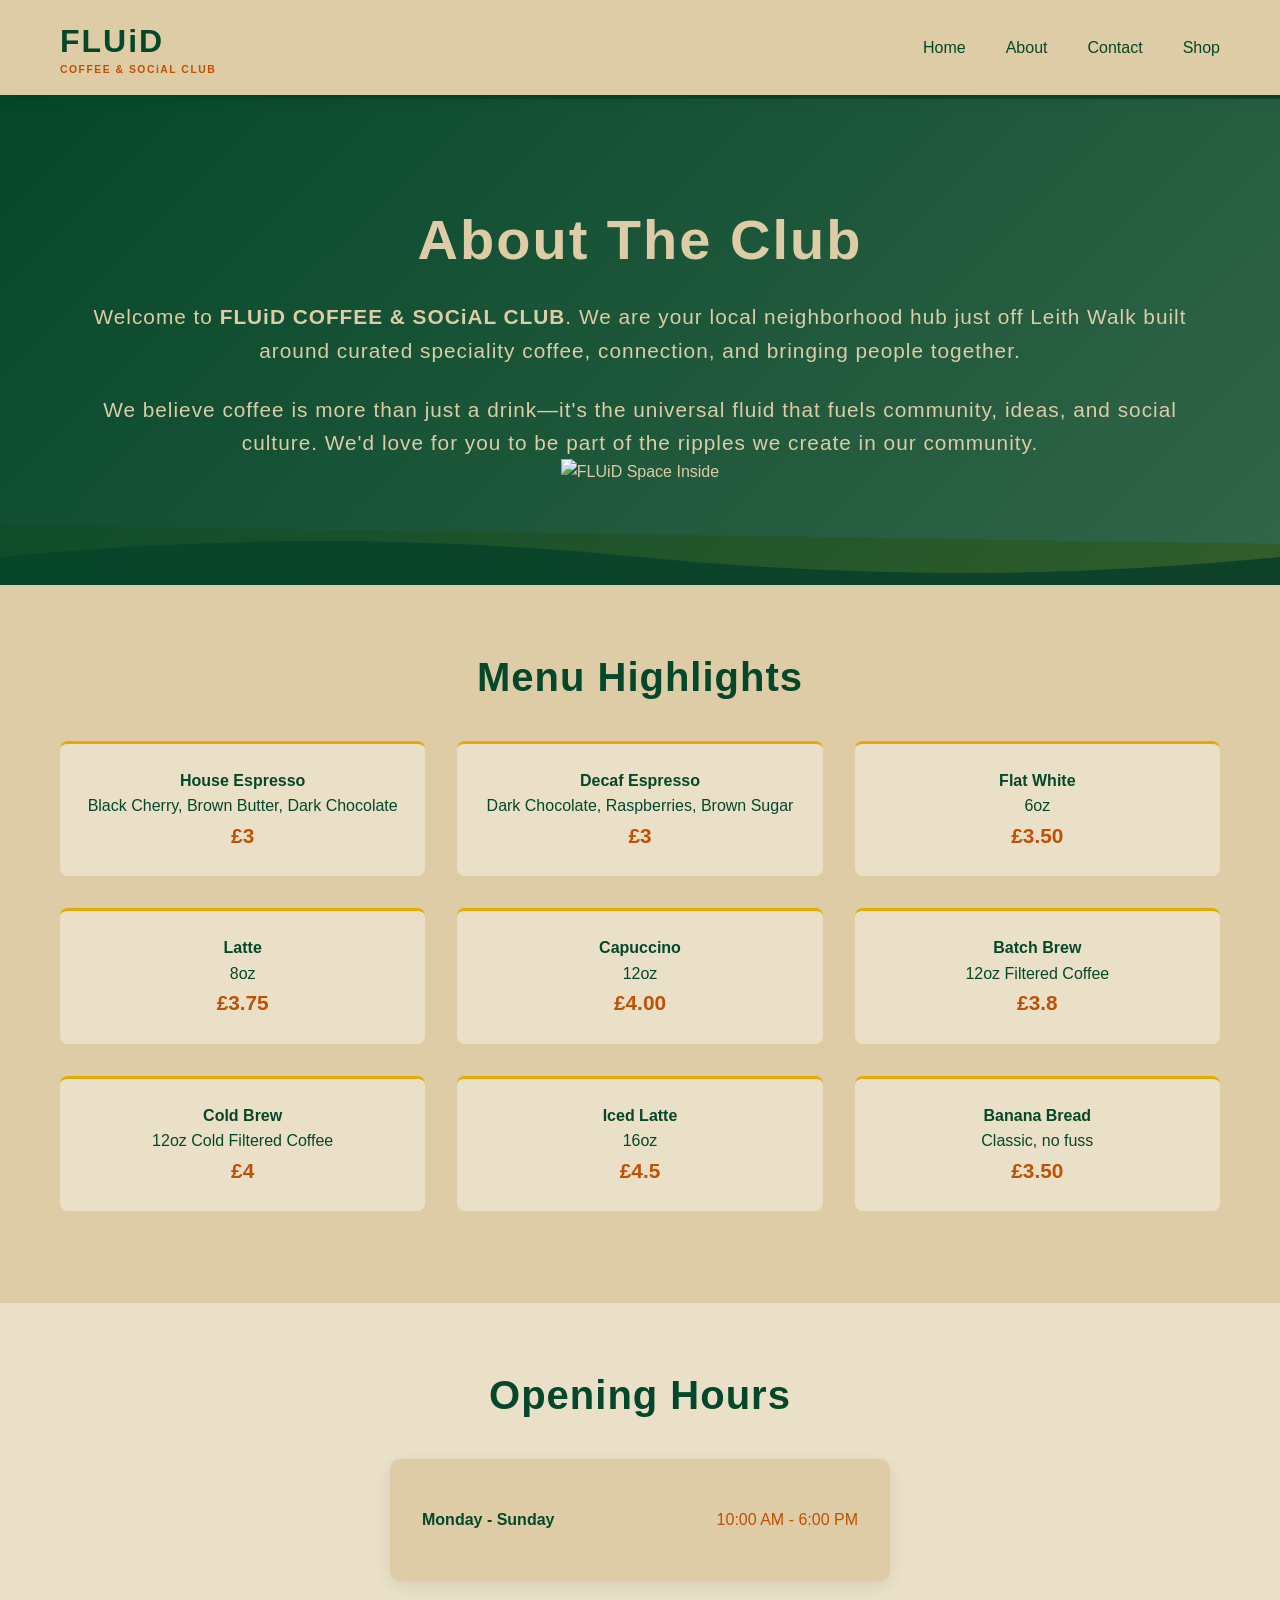
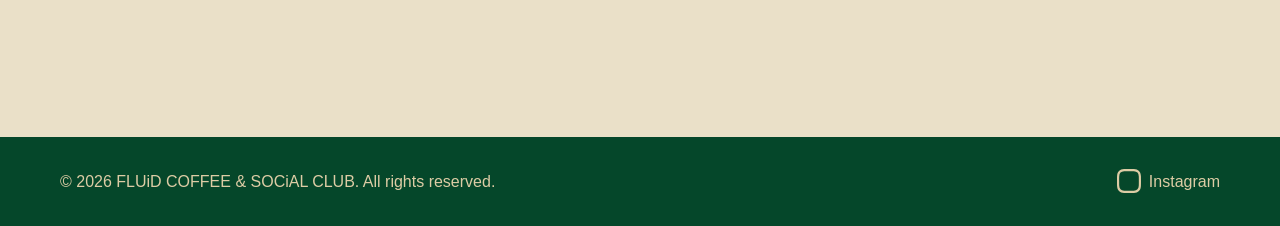
==== commit ae32ab11: "Revise index.html for content and layout improvements Updated the content and structure of the index" ====
--- a/index.html
+++ b/index.html
@@ -28,24 +28,16 @@
     <main>
         <section class="hero">
             <div class="container">
-                <h1>FLUiD COFFEE & SOCiAL CLUB</h1>
-                <p>Your hub for Speciality Coffee, Community Spaces, and Social Culture in Edinburgh.</p>
-            </div>
-        </section>
-
-        <section class="who-we-cater">
-            <div class="container">
-                <h2>About The Club</h2>
-                <svg class="wave-divider" viewBox="0 0 1200 60" preserveAspectRatio="none">
+                <h1>About The Club</h1>
+                 <svg class="wave-divider" viewBox="0 0 1200 60" preserveAspectRatio="none">
                     <path d="M0,30 Q300,0 600,30 T1200,30 L1200,60 L0,60 Z"></path>
                 </svg>
-                <div class="who-we-cater">
-                   <p>Welcome to <strong>FLUiD COFFEE & SOCiAL CLUB</strong>. We are a neighborhood hub built entirely around curated speciality coffee, warm hospitality, and bringing people together.</p>
+                 <div class="container">
+                    <p>Welcome to <strong>FLUiD COFFEE & SOCiAL CLUB</strong>. We are your local neighborhood hub just off Leith Walk built around curated speciality coffee, connection, and bringing people together.</p>
                 <br>
-                <p>We believe coffee is more than just a drink—it's the universal fluid that fuels community, ideas, and local social culture. We invite you to be part of the ripples in our community.</p>
+                <p>We believe coffee is more than just a drink—it's the universal fluid that fuels community, ideas, and social culture. We'd love for you to be part of the ripples we create in our community.</p>
             </div>
             <img class="about-image" src="https://unsplash.com" alt="FLUiD Space Inside">
-                </div>
             </div>
         </section>
 
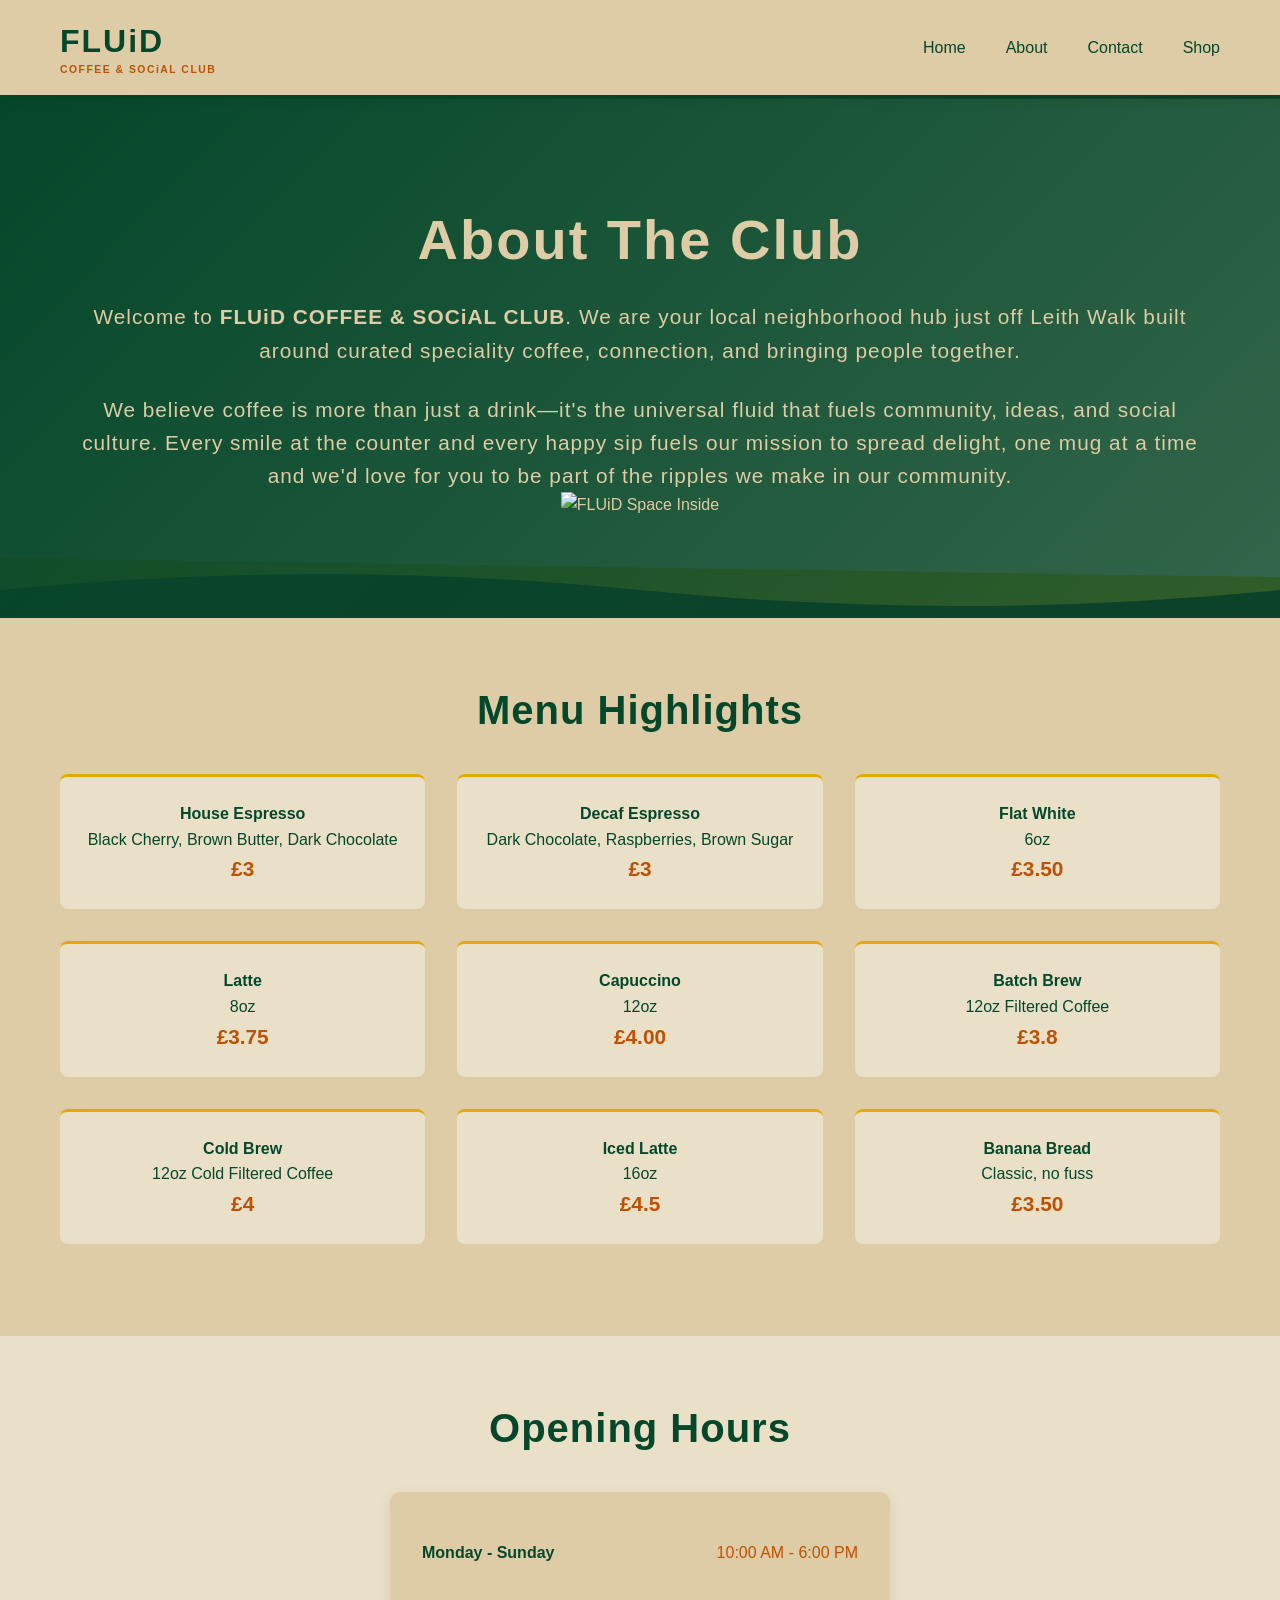
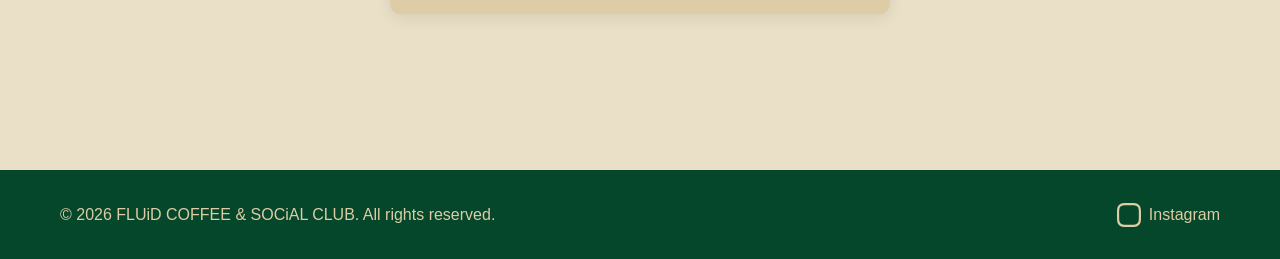
==== commit e426a33b: "Revise content in index.html for clarity and engagement Updated the content of the index.html file t" ====
--- a/index.html
+++ b/index.html
@@ -35,7 +35,7 @@
                  <div class="container">
                     <p>Welcome to <strong>FLUiD COFFEE & SOCiAL CLUB</strong>. We are your local neighborhood hub just off Leith Walk built around curated speciality coffee, connection, and bringing people together.</p>
                 <br>
-                <p>We believe coffee is more than just a drink—it's the universal fluid that fuels community, ideas, and social culture. We'd love for you to be part of the ripples we create in our community.</p>
+                <p>We believe coffee is more than just a drink—it's the universal fluid that fuels community, ideas, and social culture. Every smile at the counter and every happy sip fuels our mission to spread delight, one mug at a time and we'd love for you to be part of the ripples we make in our community.</p>
             </div>
             <img class="about-image" src="https://unsplash.com" alt="FLUiD Space Inside">
             </div>
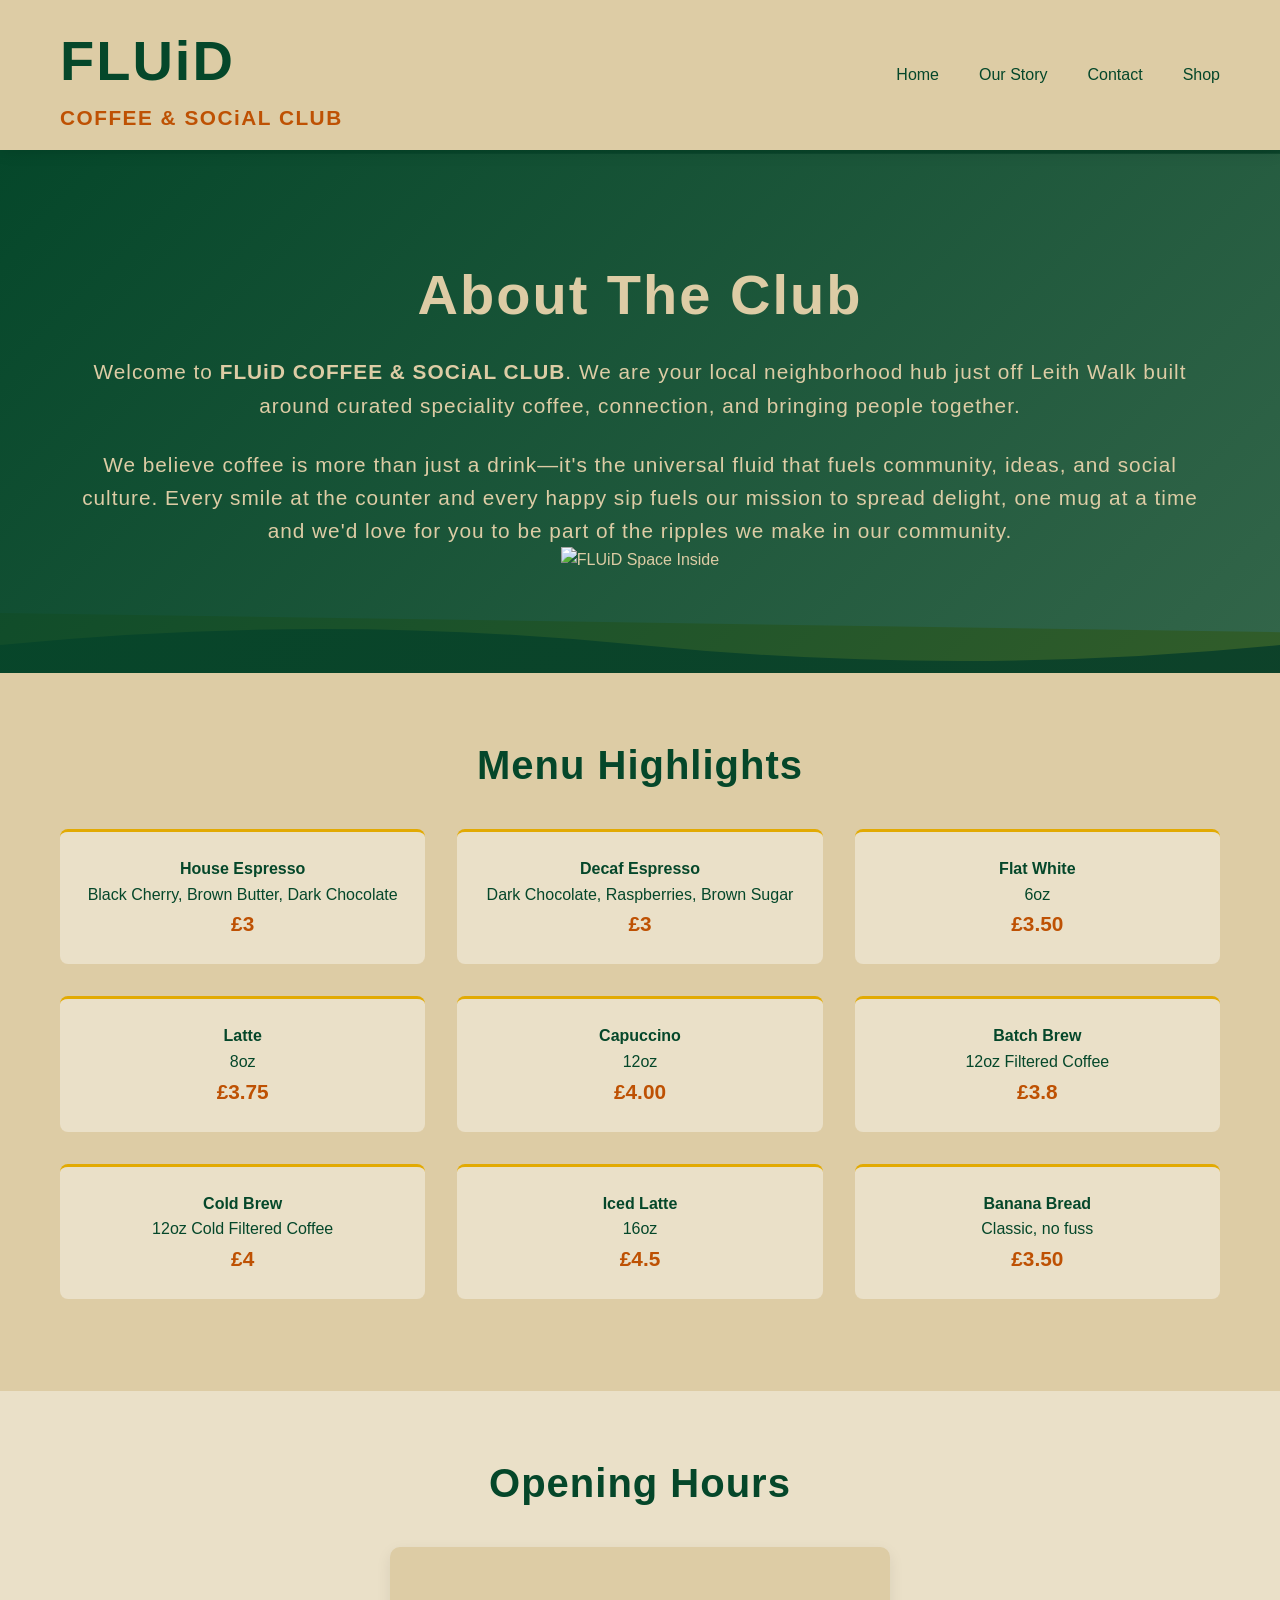
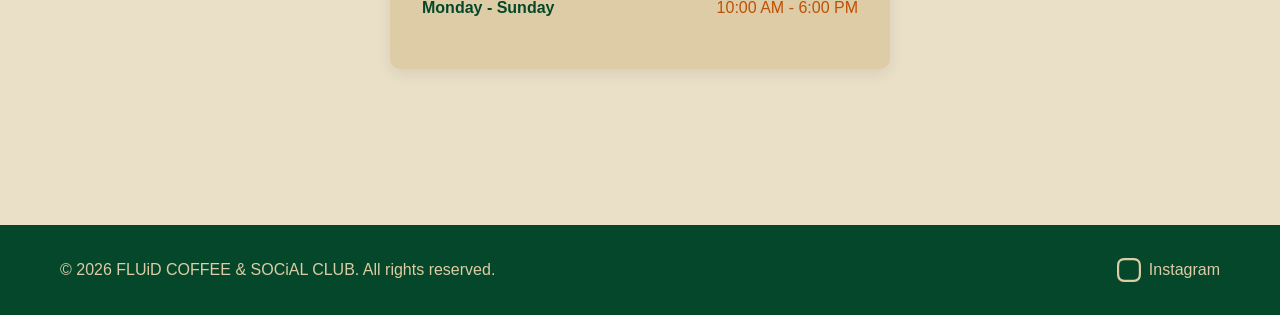
==== commit 9cf5dbcd: "Update navigation link from 'About' to 'Our Story'" ====
--- a/index.html
+++ b/index.html
@@ -18,7 +18,7 @@
             </button>
             <ul class="nav-links" id="navLinks">
                 <li><a href="index.html">Home</a></li>
-                <li><a href="about.html">About</a></li>
+                <li><a href="about.html">Our Story</a></li>
                 <li><a href="contact.html">Contact</a></li>
                 <li><a href="shop.html">Shop</a></li>
             </ul>
--- a/styles.css
+++ b/styles.css
@@ -52,14 +52,14 @@
 }
 
 .logo {
-    font-size: 2rem;
+    font-size: 3.5rem;
     font-weight: 900;
     color: var(--text-dark);
     letter-spacing: 2px;
 }
 
 .tagline {
-    font-size: 0.65rem;
+    font-size: 1.3rem;
     color: var(--accent-orange);
     letter-spacing: 1.5px;
     font-weight: 600;
